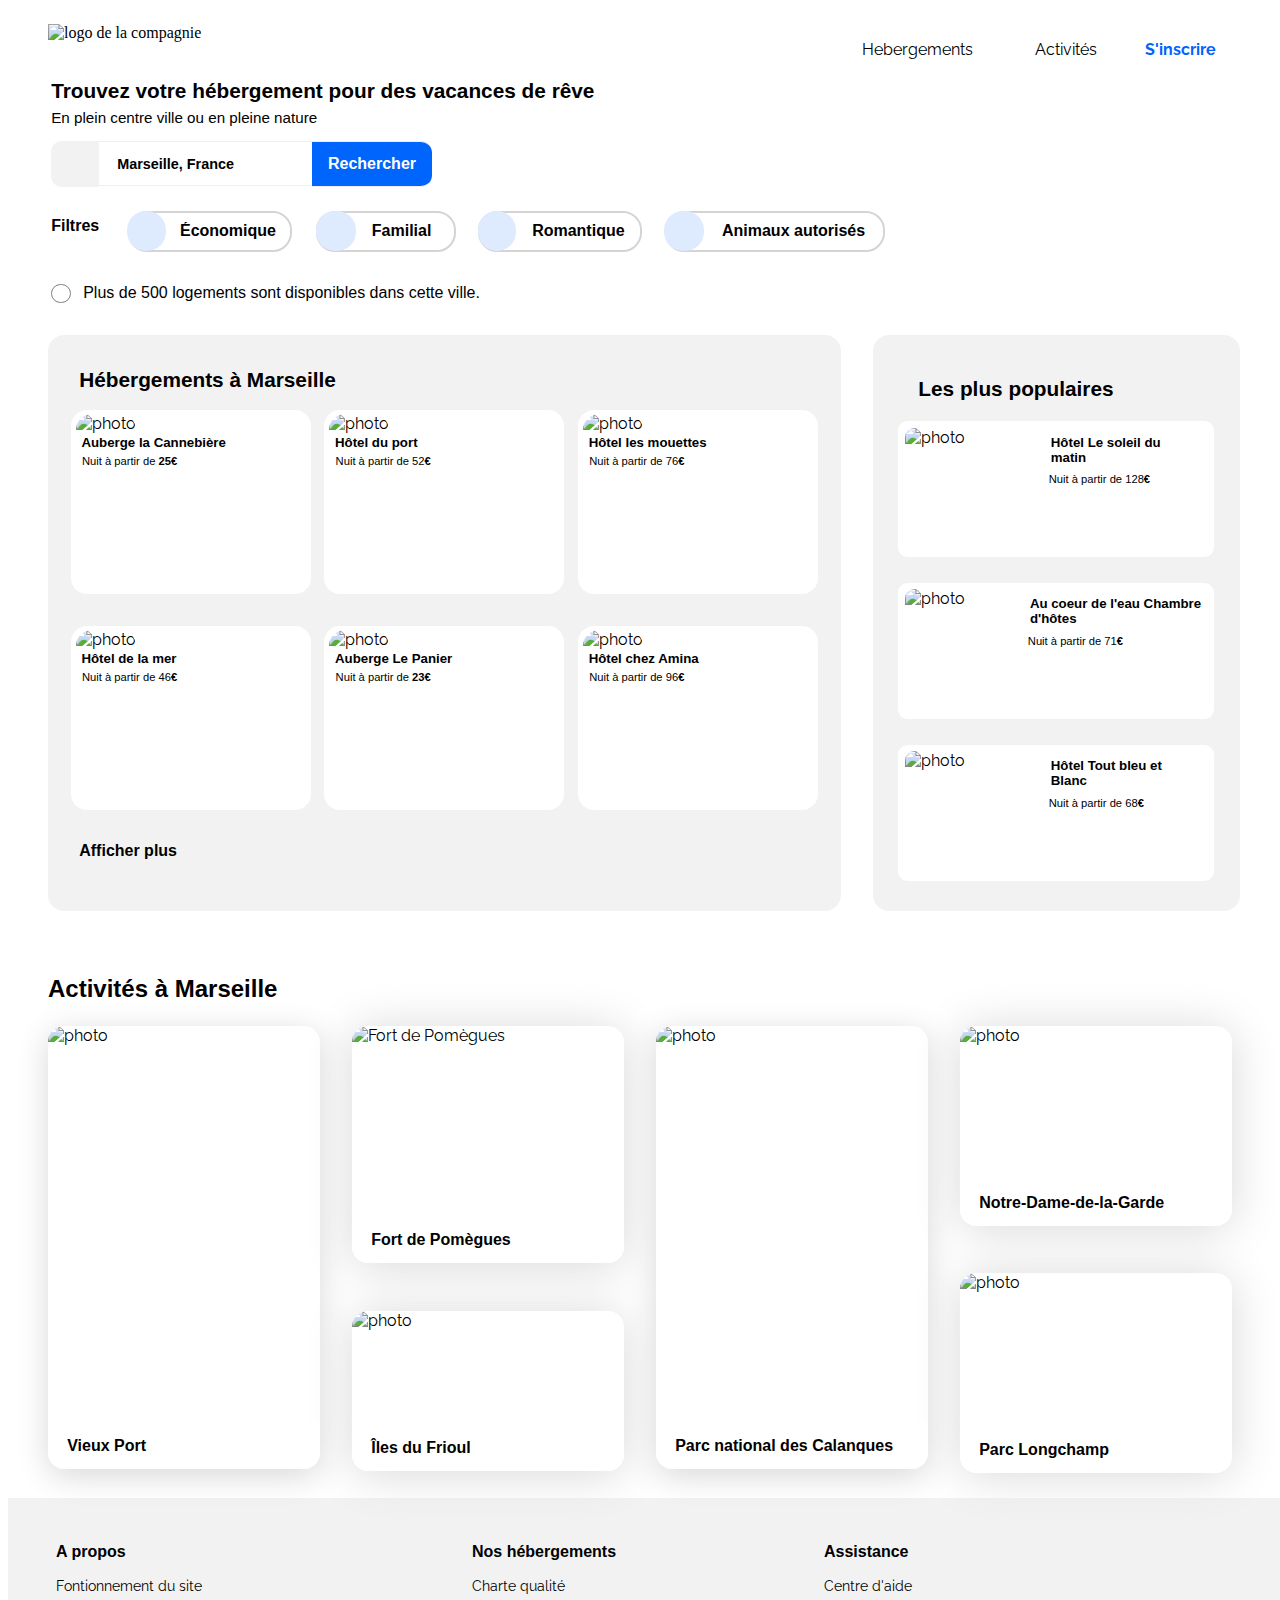
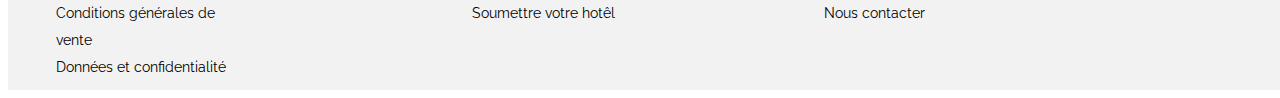
==== index.html @ 63160508 "validation teste de vitesse" ====
<!DOCTYPE html>
<html lang="fr">
	<head>
		<meta charset="UTF-8">
		<link rel="stylesheet" href="style.css">
		<link rel="stylesheet" href="https://use.fontawesome.com/releases/v5.14.0/css/all.css" integrity="sha384-HzLeBuhoNPvSl5KYnjx0BT+WB0QEEqLprO+NBkkk5gbc67FTaL7XIGa2w1L0Xbgc" crossorigin="anonymous">
		<link rel="stylesheet" type="text/css" href="//fonts.googleapis.com/css?family=Raleway" />
		<link rel="stylesheet" type="text/css" href="https://fr.allfont.net/allfont.css?fonts=raleway-bold"  />
		<meta name="viewport" content="width=device-width,initial-scale=1.0">
		<meta name="keywords" content="Hébergement, Acitvités, hébergement réputés"/>
		<meta name="auteur" content="Jérémie THERY"/>
		<meta name="copyright" content="OpenClassrooms"/>

		<title> Reservia </title>
		
	</head>	
	<body>
		<header>
			
			<img class="logo" src="images/logo/Reservia@3x.png" alt="logo de la compagnie"/>
			<a href ="" class="inscription">S'inscrire</a>
			
			<nav>								
				<a href ="#conteneur1" class="position">Hebergements</a>
				<a href ="#conteneur2" class="position">Activités</a>						
			</nav>

								<!--Barre de recherche et filtre-->	

			<div class="titre">					
				<h2> Trouvez votre hébergement pour des vacances de rêve</h2>
				<p>En plein centre ville ou en pleine nature</p>
			</div>

								<!--Recherche de la ville-->

			<div class="recherche_ville">	
				<form class="search">
					<div class="logo-position"><i class="fas fa-map-marker-alt"></i></div>
					<input  type="text" placeholder="    Marseille, France" />
					<input class="btn-recherche"   name="ville" type="submit" value="Rechercher" />
					<div class="bouton"><button type="submit"><i class="fas fa-search"></i></button></div>	
				</form>
			
			</div>		

								<!--Filtre -->

			<div class="recherche_affinee">
				<form class="affinement">	
					<div class="filtre">							
						<div class="texte">						
							<p class="texte1">Filtres</p>
						</div>
						<div class="eco-family">
							<div class="eco">	
								<div class="logo-eco"><i class="fas fa-money-bill-wave"></i></div>
								<input class="texte_eco" type="text" name="économique" placeholder="Économique">								
							</div>											
							<div class="familial">	
								<div class="logo-familial"><i class="fas fa-child"></i></div>
								<input class="texte_familial" type="text" name="Familial" placeholder="Familial">	
							</div>
						</div>
						<div class="romantique">	
							<div class="logo-romantique"><i class="fas fa-heart"></i></div>
							<input class="texte_romantique" type="text" name="Romantique" placeholder="Romantique">	
						</div>
						<div class="animaux">	
							<div class="logo-animaux"><i class="fas fa-dog"></i></div>
							<input class="texte_animaux" type="text" name="Animaux" placeholder="Animaux autorisés">	
						</div>
							<input class="envoi" type="submit">							
					</div>
				</form>
			</div>
			<div class="info_complementaire">
				<div class="logo-info"><i class="fas fa-info"></i></div>
				<p class="texte-info">Plus de 500 logements sont disponibles dans cette ville.</p>
			</div>
		</header>
	
								<!-- Section des hébergements-->	

		<section id="conteneur1"><h6>Hébergement</h6>
			<aside class="logement">
				<h2 class="entete_hebergement">Hébergements à Marseille</h2>
					<div class=bloc>
						<a href="">
							<img  class="img_hebergement" src="images/hebergements/3_medium/marcus-loke-WQJvWU_HZFo-unsplash.jpg" alt="photo"/>				
							<div class="description">
								<h5>Auberge la Cannebière</h5>
								<p>Nuit à partir de <strong>25€</strong></p>
								<p class="satisfaction">									
									<i class="fas fa-star"></i>
									<i class="fas fa-star"></i>
									<i class="fas fa-star"></i>
									<i class="fas fa-star"></i>							
									<i class="fas fa-star"></i>	
								</p>
							</div>
						</a>
					</div>
					
					<div class=bloc>
						<a href="">
							<img class="img_hebergement" src="images/hebergements/3_medium/fred-kleber-gTbaxaVLvsg-unsplash.jpg" alt="photo"/>
							<div class="description">
								<h5>Hôtel du port</h5>
								<p>Nuit à partir de 52<strong>€</strong></p>
								<p>
									<i class="fas fa-star"></i>
									<i class="fas fa-star"></i>
									<i class="fas fa-star"></i>
									<i class="fas fa-star"></i>
									<i class="fas fa-star"></i>
								</p>
							</div>
						</a>
					</div>
								
					<div class=bloc>
						<a href="">
							<img class="img_hebergement" src="images/hebergements/3_medium/reisetopia-B8WIgxA_PFU-unsplash.jpg" alt="photo"/>
							<div class="description">
								<h5>Hôtel les mouettes</h5>
								<p>Nuit à partir de 76<strong>€</strong></p>
								<p class="satisfaction">
									<i class="fas fa-star"></i>
									<i class="fas fa-star"></i>
									<i class="fas fa-star"></i>
									<i class="fas fa-star"></i>
									<i class="fas fa-star"></i>
								</p>
							</div>
						</a>
					</div>

					<div class=bloc>
						<a href="">
							<img class="img_hebergement" src="images/hebergements/3_medium/annie-spratt-Eg1qcIitAuA-unsplash.jpg" alt="photo"/>
							<div class="description">
								<h5>Hôtel de la mer</h5>
								<p>Nuit à partir de 46<strong>€</strong></p>
								<p class="satisfaction_1">
									<i class="fas fa-star"></i>
									<i class="fas fa-star"></i>
									<i class="fas fa-star"></i>
									<i class="fas fa-star"></i>
									<i class="fas fa-star"></i>
								</p>
							</div>
						</a>
					</div>

					<div class=bloc>
						<a href="">
							<img class="img_hebergement" src="images/hebergements/3_medium/nicate-lee-kT-ZyaiwBe0-unsplash.jpg" alt="photo"/>
							<div class="description">
								<h5>Auberge Le Panier</h5>
								<p>Nuit à partir de <strong>23€</strong></p>
								<p class="satisfaction">
									<i class="fas fa-star"></i>
									<i class="fas fa-star"></i>
									<i class="fas fa-star"></i>
									<i class="fas fa-star"></i>
									<i class="fas fa-star"></i>
								</p>
							</div>
						</a>
					</div>

					<div class=bloc>
						<a href="">
							<img class="img_hebergement" src="images/hebergements/3_medium/febrian-zakaria-M6S1WvfW68A-unsplash.jpg" alt="photo"/>
							<div class="description">
								<h5>Hôtel chez Amina</h5>
								<p>Nuit à partir de 96<strong>€</strong></p>
								<p>
									<i class="fas fa-star"></i>
									<i class="fas fa-star"></i>
									<i class="fas fa-star"></i>
									<i class="fas fa-star"></i>
									<i class="fas fa-star"></i>
								</p>
							</div>
						</a>
					</div>

				<a href="" class="pied_hebergement">Afficher plus</a>
			</aside>
					
			
								<!--Section des plus populaires-->

			<aside class="populaire">
				<p class="entete_populaire">Les plus populaires  <i class="fas fa-chart-line"></i></p>
				<a href="">
					<div class=element>
						<img class="img_populaire" src="images/hebergements/3_medium/emile-guillemot-Bj_rcSC5XfE-unsplash.jpg" alt="photo"/>
						<div class="description">
							<h5>Hôtel Le soleil du <br> matin   </h5>
							<p>Nuit à partir de 128<strong>€</strong></p>
						<br>
							<p>
								<i class="fas fa-star"></i>
								<i class="fas fa-star"></i>
								<i class="fas fa-star"></i>
								<i class="fas fa-star"></i>
								<i class="fas fa-star"></i>
							</p>
						</div>
					</div>
				</a>

				<a href="">
					<div class=element>						
						<img class="img_populaire" src="images/hebergements/3_medium/aw-creative-VGs8z60yT2c-unsplash.jpg" alt="photo"/>
						<div class="description">
							<h5>Au coeur de l'eau Chambre d'hôtes</h5>
							<p>Nuit à partir de 71<strong>€</strong></p>
							<br>							
							<p class="satisfaction">
								<i class="fas fa-star"></i>
								<i class="fas fa-star"></i>
								<i class="fas fa-star"></i>
								<i class="fas fa-star"></i>
								<i class="fas fa-star"></i>
							</p>
						</div>							
					</div>
				</a>
				
				<a href="">
					<div class=element >
						<img class="img_populaire" src="images/hebergements/3_medium/febrian-zakaria-sjvU0THccQA-unsplash.jpg" alt="photo"/>
						<div class="description">
							<h5>Hôtel Tout bleu et <br>Blanc</h5>
							<p>Nuit à partir de 68<strong>€</strong></p>
							<br>
							<p class="satisfaction">
								<i class="fas fa-star"></i>
								<i class="fas fa-star"></i>
								<i class="fas fa-star"></i>
								<i class="fas fa-star"></i>
								<i class="fas fa-star"></i>
							</p>
						</div>
					</div>
				</a>
			</aside>				
		</section>

								<!--Section des activités-->
								
		<div class="zone_activity">
			<h2 class="entete_activites">Activités à Marseille</h2>
		</div>	

		<section id="conteneur2">
			<h6>activités</h6>
			<aside class="box ">			
				<div class="element_1 ">
					<a href="">
						<div>
							<img class="img_activites" src="images/activites/3_medium/reno-laithienne-QUgJhdY5Fyk-unsplash.jpg" alt="photo"/>
						</div>
						<div class="titre_activites">
							<h5>Vieux Port</h5>
						</div>
					</a>
				</div>
			</aside>

			<aside class="box">
				<div class="element_2 ">
					<a href="">
						<div>
							<img class="img_activites2" src="images/activites/3_medium/paul-hermann-QFTrLdQIRhI-unsplash.jpg" alt="Fort de Pomègues"/>
						</div>
						<div class="titre_activites2">
							<h5>Fort de Pomègues</h5>
						</div>
					</a>
				</div>
				<div class="element_3 ">
					<a href="">
						<div>
							<img class="img_activites3" src="images/activites/3_medium/kevin-hikari-rV_Qd1l-VXg-unsplash.jpg" alt="photo"/>					
						</div>
						<div class="titre_activites3">
							<h5>Îles du Frioul</h5>
						</div>	
					</a>
				</div>
			</aside>

			<aside class="box">	
				<div class="element_4 ">
					<a href="">
						<div>
							<img class="img_activites" src="images/activites/3_medium/kilyan-sockalingum-NR8-cBCN3aI-unsplash.jpg" alt="photo"/>
						</div>
						<div class="titre_activites">
							<h5>Parc national des Calanques</h5>
						</div>
					</a>
				</div>
			</aside>

			<aside class="box ">
				<div class="element_5 ">
					<a href="">
						<div>
							<img class="img_activites5" src="images/activites/3_medium/florian-wehde-xW9e8gdotxI-unsplash.jpg" alt="photo"/>
						</div>
						<div class="titre_activites5">
							<h5>Notre-Dame-de-la-Garde</h5>
						</div>
					</a>
				</div>

				<div class="element_6 ">
					<a href="">
						<div>
							<img class="img_activites5" src="images/activites/3_medium/lena-paulin-wH2-EJoDcV0-unsplash.jpg" alt="photo"/>
						</div>
						<div class="titre_activites5">
							<h5>Parc Longchamp</h5>
						</div>
					</a>
				</div>
			</aside>
		</section>

								<!--pied de page-->					
		<footer>		
			<div class="propos">
				<h4> A propos</h4>
					<a href="">Fontionnement du site</a><br>
					<a href="">Conditions générales de vente</a><br>
					<a href="">Données et confidentialité</a>
			</div>

			<div class="nos_hebergements">
				<h4>Nos hébergements</h4>
					<a href="">Charte qualité</a><br>
					<a href="">Soumettre votre hotêl</a>
			</div>

			<div class="assistance">
				<h4> Assistance</h4>
					<a href="">Centre d'aide</a><br>
					<a href="">Nous contacter</a>
			</div>
		</footer>
	</body>
</html>
---- style.css ----
/* structure de page partie pc*/

    body{
    width:100%; 
    }

    .logo{
    width: 6em;
    height: 2.4em;
    margin:1em 0em 2em 1em;
    }
    
    nav {
        float:right;
        margin-top:2em; 
    }

    .inscription{
        float:right;  
        margin:2em 6em 0em 1.2em;
        color:#0065FC;
        font-weight:bold;
    }

/*ancre*/

    nav a{
        margin-top:0em;
        padding: 0em 0.6em 0em 0.6em;
        color:black;
        font-size:1em;  
    }

    nav a:hover{
        color:#0065FC;
        padding:2.3em 0.6em  0em 0.6em;
        margin-right:1.2em;
        border-top:2px solid;
        font-weight: bold;
    }

    .position{
        margin-left:1.2em;
        margin-right:1.2em;
    }

    .titre, .recherche_ville,  .recherche_affinee, .info_complementaire{
        margin-left:1.2em;
    }

/*police de caractère*/ 

    p,li,h2, h4,h5, .pied_hebergement{
        font-family: 'Raleway Bold',arial;
        color:black;
    }

    a{
        font-family:'Raleway';
        color:black;
    }
    

    .titre h2{
        font-size:1.3em;
       line-height: 0em;
    }
    .titre p, .texte-info{
        font-size:0.95em;
    }

 /* BARRE DE RECHERCHE POSITION*/
        
    .search { 
        width:28em;
        height:2.9em;
        margin-bottom:1.5em;
     }
        
    .search .logo-position {
        display:block;
        background:#F2F2F2;
        width:3em;
        height:2.9em;
        float:left;
        border-top-left-radius: 0.7em;
        border-bottom-left-radius: 0.7em;
     }
    
    .logo-position .fas  {
        margin-left: 1.2em;
        margin-top:1em; 
        font-size:0.95em; 
     }

    .search .btn-recherche {   
        display:block;
        background:#0065FC;
        font-size:1em;
        font-weight: bold;
        width:7.5em;
        height:2.9em;
        border-top-right-radius: 0.7em;
        border-bottom-right-radius: 0.7em;
    }

    .btn-recherche{
        color:white;  
    }

    .search button {
        display:none;
        background:#0065FC;
        width:3em;
        height:3.2em;
        border-radius: 1em;
        border:0;
        outline:0;
    }

    .bouton .fas{
        font-size:1em;
        color:white;
    }
        
    .search input {  
        outline:0;
        border:0;
        border-top:0.1px solid rgb(240, 239, 239);
        border-bottom:0.1px solid rgb(240, 239, 239);
     }
        
    .search input[type=text] {
        float:left;
        font-size:0.9em;
        height:2.9em;
        width:14.5em;
        line-height:1.5em;
        font-weight: bold; 
    }

    input::placeholder{
        color:black;
    }
    
    
/*====================== filtres======================*/
    
 /*onglet*/
    header{
        width:100%;
        margin-left:1.5em
    }
    
    .filtre{
        width:auto;
        display:flex;
        margin-top:1em;
        margin-bottom:1em;
    }

    .texte{
        font-weight: bold;
        font-size:1em;
        height:1.44em;
    }

    .texte1{
        margin-top:0.4em;
        margin-right:1.2em;
    }
    
    .eco, .famillial, .romantique, .animaux {
        display:flex;
        height:2em;
        margin-left:1.2em;
    }
    
    .envoi{   
        display:none;
    }
  
    input:hover{
        background-color:#999;
        opacity:0.1;
    }

    .eco input[type=text] ,.familial input[type=text],.romantique input[type=text],.animaux input[type=text]{
        font-family:'Raleway Bold',arial ;
        font-weight: bolder;
        font-size: 1em;
        outline:0;
    }
    
/*Onglet economique*/

    .eco-family{
        display:flex;
    }

    .eco {
        width:10em;
        height:2.3em;
        border: solid 0.13em  rgb(213, 211, 211);
        border-radius:1.2em;
        margin-left:0.6em;
        margin-right:0.3em;
    }
      
    .logo-eco { 
        background:#DEEBFF;
        width:2.5em;
        height:2.5em;
        float:left;
        margin-top:-0.1em;
        margin-left:-0.2em;
        border-radius: 1.2em; 
    }
            
    .logo-eco .fas {
        font-size:0.8em;
        margin-left:0.8em;
        margin-top:1em;       
        color:#0065FC;        
    }
    
    .texte_eco {
        width:7.5em;         
        height:2.1em;
        border-top-right-radius:1.2em;
        border-bottom-right-radius:1.2em;
        border:0;
        text-align:center;
    }
        
 /* Onglet famille*/
    
    .familial {
        display:flex;
        flex-wrap:wrap;
        width:8.5em;
        height:2.3em;
        border: solid 0.13em  rgb(213, 211, 211);
        border-radius:1.2em;
        margin-left:1.2em;
        margin-right:0.6em;
    }
    
    .logo-familial {    
        background:#DEEBFF;
        width:2.5em;
        height:2.5em;
        float:left;
        margin-top:-0.13em;
        margin-left:-0.15em;
        border-radius:1.2em;
        border-bottom-left-radius:1.2em;
     }
    
     .logo-familial .fas  {
        font-size:1.05em;
        margin-left:0.8em;
        margin-top:0.6em;       
        color:#0065FC;        
    }
    
    .texte_familial {  
        width:5.5em;
        height:2.1em;
        border-top-right-radius:1.2em;
        border-bottom-right-radius:1.2em;
        border:0;
        text-align:center;        
    } 
  

/* Onglet Romantique*/
            
    .romantique {
        width:10em;
        height:2.3em;
        border: solid 0.13em  rgb(213, 211, 211);
        border-radius:1.2em;
        margin-left:0.8em;
        margin-right:0.8em;
        padding-left:0em;
    }
           
    .logo-romantique {  
        background:#DEEBFF;
        width:2.5em;
        height:2.5em;
        margin-top:-0.1em;
        margin-left:-0.15em;
        border-radius:1.2em;
        border-bottom-left-radius:1.2em;
    }
          
    .logo-romantique .fas  {
        font-size:1em;
        margin-left:0.7em;
        margin-top:0.7em;       
        color:#0065FC;        
    }
         
    .texte_romantique {
        width:7.5em;
        height:2.1em;
        border-top-right-radius:1.2em;
        border-bottom-right-radius:1.2em;
        border:0;
        text-align:center;
    }
    
/* Onglet Animaux*/
            
    .animaux{
        width:13.5em;
        height:2.3em;
        border: solid 0.13em  rgb(213, 211, 211);
        border-radius:1.2em;
        margin-left:0.6em;
        margin-right:0.6em;
     }
    
    .logo-animaux {
        background:#DEEBFF;
        width:2.5em;
        height:2.5em;
        margin-top:-0.1em;
        margin-left:-0.15em;
        border-radius:1.2em;
        border-bottom-left-radius:1.2em;
    }
    
    .logo-animaux .fas {  
        font-size:1em;
        margin-left:0.7em;
        margin-top:0.5em;       
        color:#0065FC;        
    }
    
    .texte_animaux {
        width:10.9em;
        height:2.1em;
        border-top-right-radius:1.2em;
        border-bottom-right-radius:1.2em;
        border:0;
        text-align:center;
    }

 /* barre info sur les disponibilitées*/

    .logo-info{
        border: solid 0.06em  grey;
        width:1.1em;
        height:1.1em;
        border-radius:0.6em;
        float:left;   
    }

    .info_complementaire {
        display:flex;
        flex-wrap:wrap;
        position:relative;
        margin-top:2em;
        margin-bottom:2em;
        width:100%;
        height:1.2em;  
    }
         
    .logo-info i {
        position:absolute;
        color: #0065FC;
        font-size:0.6em;
        margin-left:0.7em;
        margin-top:0.4em;
        vertical-align: super;        
    }

    .texte-info{
        position:absolute;
        margin-top:0em;
        margin-left:2em;
        font-size:1em;
    }

/*====================== zone hebergement======================*/
            
    a {
        text-decoration: none;  
    }

    #conteneur1 h5, #conteneur2 h5{
        color:black;
    }
    
    #conteneur1{
        display:flex;
        height:30em;
        margin-left:2.5em;
        margin-right:3em;
        border-radius:1em;    
    }    

    .entete_hebergement{ 
        width:96%;
        font-weight:bold;
        font-size:1.3em;
    }

    .pied_hebergement{  
        width:96%;
        font-weight:bold;
        font-size:1em;
        list-style-type: none;
        margin-top:0em;
    }
    
    .logement{
        display:flex;
        flex-wrap:wrap;
        align-content:start;
        justify-content:space-around;
        background:#F2F2F2;
        width:65%;
        height:35em;
        border-radius:1em;
        margin-right:2em;
        padding:1em 1em 0em 1em ;
    }  
    
    .bloc{
        background:white;
        width:15em;
        height:11.5em;
        border-radius:1em;
        margin-bottom:2em
    } 

    .bloc_image{
        width:100%;
    }
    
    .img_hebergement{
        width:96%;
        height:60%;
        object-fit: cover;
        margin-left:0.3em;
        margin-top: 0.3em;
        border-top-left-radius:1em;
        border-top-right-radius:1em;    
    }

    .description{
        margin-left:0;
    }
    
    .description i{
        width:0.7em; 
        font-size:1em;
        margin-left:0em;
        color:#0065FC;
        margin-right:0.2em;
    }
    
    .description p{
        line-height:1.5em;
        font-size:0.7em;
        margin:0em;
        margin-left:1em;
        margin-bottom:0.3em;
    }

    .bloc h5{
        margin:0.5em 0em 0.5em 0.8em;
        font-family: 'Raleway Bold',arial;
        line-height: 0.5em;
    }
    
   .satisfaction i:nth-child(5) {
     color:#F2F2F2;
    }

    .satisfaction_1 i:nth-child(n+4){
        color:#F2F2F2;
    }

/* zone populaire*/
    

    .populaire{
        display:flex;
        flex-direction:column;  
        background:#F2F2F2;
        width:30%;
        height:36em;
        border-radius:1em;
        padding-left:0.5em;
        padding-right:0.5em;
    }
    
    .entete_populaire{
        margin:2em 0em 1em 1.8em;
        font-weight:bold;
        font-size:1.3em;
    }
    
    .entete_populaire i{
        float:right;
        margin-right:0.6em;
    }
    
    .element {
        display:flex;
        background:white;
        width:90%;
        height:8.5em;
        border-radius:0.6em;
        margin:auto;  
        margin-bottom:1.6em; 
    } 
    
    .img_populaire{
        width:42%;
        height:7.5em;
        object-fit: cover;
        margin-left:0.4em;
        margin-top:0.4em;
        border-top-left-radius:0.6em ;
        border-bottom-left-radius:0.6em; 
    }

   .element h5{
       margin:1em 0em 0.5em 1em;
       white-space: normal;
   }

   .element i {
       margin-top:2em;
   }
    

/*====================== zone activités ======================*/

    #conteneur2{
        display:flex;
        justify-content: space-between;
        height:27.7em;
        margin:1em 2em 0em 0em;
        padding:0em 1.5em 0em 1em;
    }

    .zone_activity{
        width:100%;
        height:1.2em;  
        margin:10em 0em 2em 2.5em;  
        position:relative;
    }

    h6{
        display:none;
    }

    .box{  
        width:17em;
        height:27.7em;
        padding:0em;
        margin-left:1.5em; 
    }
    
    .element_1, .element_4{
        width:17em;
        background:white;
        height:27.7em;
        position:relative;
        border-radius:1em;
        box-shadow: 0em 0.4em 2em rgb(216, 216, 216); 
        margin-left: auto;
        margin-right: auto;
    }  
    
    .img_activites{
        width:100%;
        height:100%;
        object-fit: cover;
        position:absolute;
        border-radius:1em;
        z-index:1;
    }

    .titre_activites{
        background:white;
        width:100%; 
        height:3em;
        position:absolute;
        margin-top:24.7em; 
        font-size:100%;
        border-bottom-left-radius: 1em;
        border-bottom-right-radius: 1em;
        z-index:2;
    }
    
    .element_2{
        background:white;
        height:14.8em;
        position:relative;
        border-radius:1em;
        margin-bottom:3em; 
        box-shadow: 0em 0.2em 3em rgb(216, 216, 216); 
    }
    
    .img_activites2{
        width:100%;
        height: 100%;
        object-fit: cover;
        position:absolute;
        border-radius:1em;
        z-index:1;
    }

    .titre_activites2{
        background:white;
        width:100%; 
        height:3em; 
        font-size:100%;
        position:absolute;
        margin-top:11.8em; 
        border-bottom-left-radius: 1em;
        border-bottom-right-radius: 1em;
        z-index:2;
     }
    
    .element_3{
        background:white;
        border-radius:1em;
        position:relative;
        height:10em;
        box-shadow: 0em 0.2em 3em rgb(216, 216, 216); 
    }
    
    .img_activites3{
        width:100%;
        height: 100%;
        object-fit: cover;
        position:absolute;
        border-radius:1em;
        z-index:1;
    }
   
    .titre_activites3{
        width:100%; 
        height:3em;
        position:absolute;
        margin-top:7em;  
        font-size:100%;
        background:white;
        border-bottom-left-radius: 1em;
        border-bottom-right-radius: 1em;
        z-index:2;
    }

    .element_5, .element_6{
        height:12.4em;
        position:relative;
        border-radius:1em;
        margin-bottom:3em;  
        box-shadow: 0em 0.2em 3em rgb(216, 216, 216); 
    }
    
    .img_activites5{
        width:100%;
        height:100%;
        position:absolute;
        margin:0em;
        border-radius:1em;
    }

    .titre_activites5{
        background:white;
        width:100%; 
        height:3em;
        position:absolute;
        margin-top:9.5em;  
        font-size:100%;
        border-bottom-left-radius: 1em;
        border-bottom-right-radius: 1em;
        z-index:2;
    }
       
   .box h5{
        margin-top:1em;
        margin-left:1.2em;
        font-size:1em;
        font-family:'Raleway Bold', arial;
    }
    

    /*====================== pied de page ======================*/

    footer{
        width:100%;
        display:flex;
        height:10em;
        background:#F2F2F2;
        margin-top:1.8em;
        padding-top:2em;
    }
    
    .propos{
        width:15%;
        height:9em;
        margin:0em 12em 0em 3em;
        line-height: 0em;
        text-align:left;
    }

    .nos_hebergements{ 
        width:15%;
        height:9em;
        margin:0em 10em 0em 2em;
        line-height: 0em;
        text-align:left;
    }

    .assistance{
        width:15%;
        height:9em;
        line-height: 0em;
        text-align:left;
    }
    
    .propos a, .nos_hebergements a, .assistance a{
        font-family:Raleway;
        font-size: 0.85em;
        list-style-type: none;
        margin-bottom:1em;
        line-height: 2em;
    }


/*====================== mode responsive ======================*/

        /* mobile entre 320 et 600px soit 36em=600px*/
        /* tablette entre 600 et 1024px soit 63em=1024*/
        /* pc et autre au dela de 1024*/
 
@media screen and (max-width:63em){

    body{
        margin-left:0em;
        margin-right:0em;
    }
  
/*header*/  

    header{
        flex-direction:column;
        width:auto;
        margin-left:1em;
        margin-right:auto;
    }

    .inscription{
        width:auto;
        margin-left:auto;
        margin-right:1em;
    }

/*ancre*/
    
    nav{
        width:auto;
        flex-direction:column; 
        margin:1.5em 0em 0em 0em;
        float:none;
        text-align: center;
    }

    nav a {   
        width:auto;          
        flex-direction:column;
        margin: auto;
        border-bottom: 2px solid #F2F2F2;
        padding:0em 2.8em 0.8em 2em;
    }

    nav a:hover{
        color:#0065FC;
        padding:0em 2.8em  0.8em 2em;
        border-bottom:2px solid;
        border-top:none;
    }

    .position{
        width:auto;
        margin-left:0em;
        margin-right:0em;  
    }

    .position:hover{
        width:auto;
        margin-left:0em;
        margin-right:0em;  
    }

/* barre de recherche*/

    .search{
        margin-top:2em;
    }

    .search .btn-recherche{
        display:none;
    }

    .search button{
        display:block;
    }

    .titre h2{
       line-height: 1em;
    }

/*filtre*/               
            
    .titre{
        width:auto;
        margin-top:2em;
        text-align:left;
    }

    .filtre{ 
        width:auto;              
        display:flex;           
        flex-direction:column;    
        margin-left:0em;
        margin-right:0em;       
    }

    .recherche_affinee{
        margin-left:0em;
        margin-right:0em;
     }

   .eco-family, .romantique{
        margin-bottom:0.8em;
    }

    .texte_familial {  
        width:5em;
    }

    .texte{
        margin-bottom:1em;
    }
  
    .info_complementaire{
    margin-top:2em;
    margin-left:0.5em;
    font-size:1em;
    }

/* hebergement*/


    #conteneur1{
        width:100%;
        margin-top:10em;
        flex-direction: column-reverse;  
        margin-left:0em;  
        margin-right:0em;
    }

    .entete_hebergement, .pied_hebergement{  
        margin-left:auto;
        margin-right:auto;
    }

    .pied_hebergement{
        margin-left:1.5em;
        margin-top:1.5em;
    }

    .populaire {      
        background:#F2F2F2;
        width:24em;
        height:38em;
        margin-left:auto;
        margin-right:auto;
        margin-top:0em;   
        border-radius:0em;         
    }

    .logement{
        width:23em;
        height:0em;
        background:white;
        margin-top:0em; 
        margin-left:auto;
        margin-right:auto;  
        border-radius:0em;  
    }

    .bloc{
        width:100%;
        height:11em;
        margin:0.6em 1em 0.2em 1em;
        box-shadow: 0em 0.2em 3em rgb(216, 216, 216); 
    }


/*activites*/

    .zone_activity{
        width:100%;
        margin:80em 0em 1em 0em;
    }

    .entete_activites{
        width:12em;
        margin-left:auto;
        margin-right: auto;  
    }

    #conteneur2{
        width:100%;   
        border-radius: 5em;
        display:flex;
        flex-direction: column;
        padding:0em ;
    }

    .element_1, .element_2 , .element_3, .element_4, .element_5, .element_6{
        width:20em;
        height:12em;   
        margin-top:1.2em;     
        margin-left: auto;
        margin-right:auto;
    }

    .img_activites{
        width:100%;
        height:100%;
        border-top-left-radius: 0.6em;
        border-top-right-radius: 0.6em;    
    }

    .titre_activites, .titre_activites2, .titre_activites3, .titre_activites5{
        margin-top:9em;
    }

    .element_4{
        margin-top:1.8em;
        margin-bottom:0.5em;
    }
      
 /*pied de page*/


    footer{
        width:22em;
        height:28em;
        flex-direction:column;
        margin-top:57em;
        margin-left:auto; 
        margin-right:auto;
        border-radius:0em;   
    }

    .propos, .nos_hebergements, .assistance{
        width:18em;
        margin-bottom:2em;
        margin-left:3em;
    }    
}
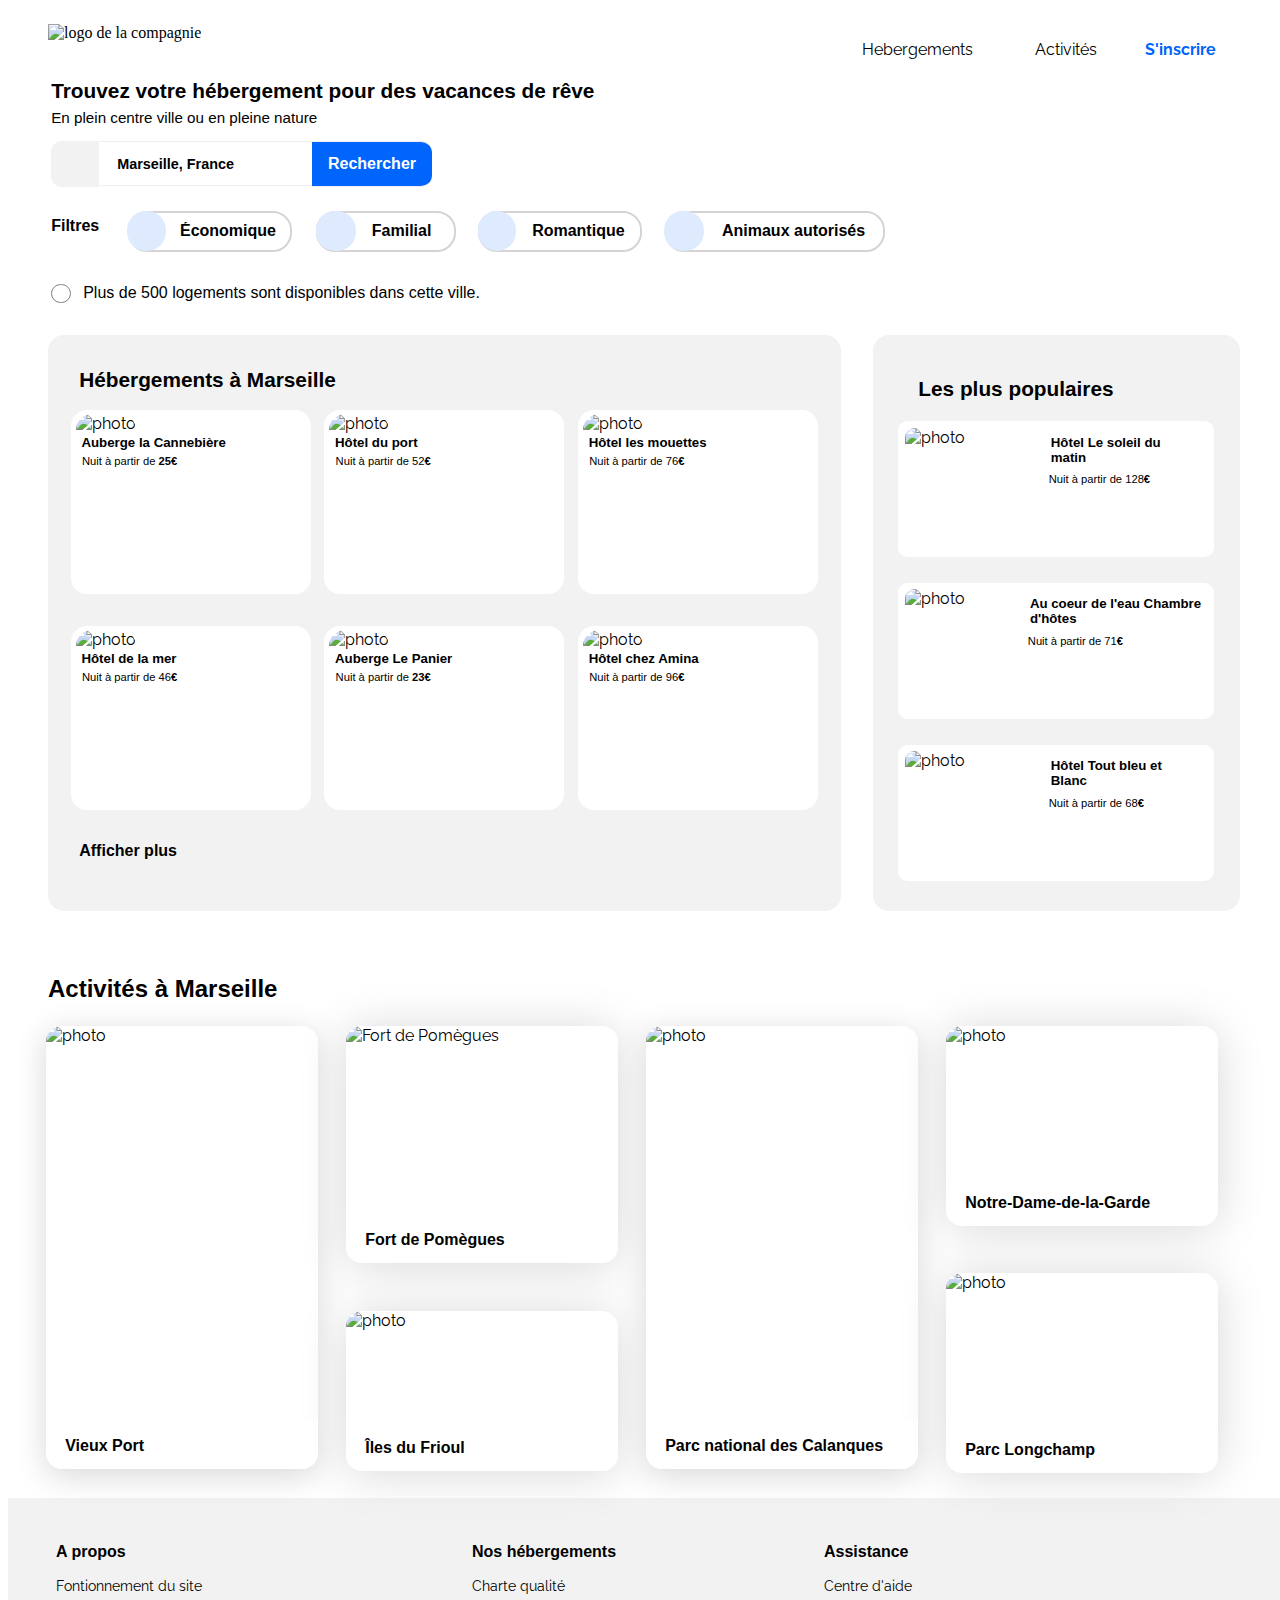
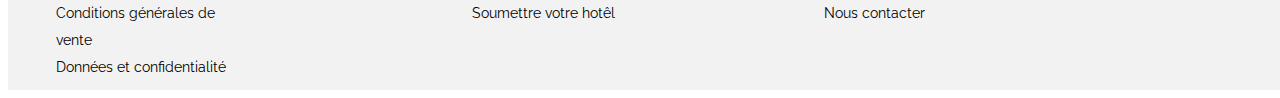
==== commit 8552c066: "sauvegarde du week-end" ====
--- a/index.html
+++ b/index.html
@@ -82,7 +82,7 @@
 	
 								<!-- Section des hébergements-->	
 
-		<section id="conteneur1"><h6>Hébergement</h6>
+		<section id="conteneur1">
 			<aside class="logement">
 				<h2 class="entete_hebergement">Hébergements à Marseille</h2>
 					<div class=bloc>
@@ -258,9 +258,8 @@
 		</div>	
 
 		<section id="conteneur2">
-			<h6>activités</h6>
 			<aside class="box ">			
-				<div class="element_1 ">
+				<div class="element_1">
 					<a href="">
 						<div>
 							<img class="img_activites" src="images/activites/3_medium/reno-laithienne-QUgJhdY5Fyk-unsplash.jpg" alt="photo"/>
--- a/style.css
+++ b/style.css
@@ -548,7 +548,7 @@
         justify-content: space-between;
         height:27.7em;
         margin:1em 2em 0em 0em;
-        padding:0em 1.5em 0em 1em;
+        padding:0em 1.5em 0em 1.5em;
     }
 
     .zone_activity{
@@ -556,17 +556,14 @@
         height:1.2em;  
         margin:10em 0em 2em 2.5em;  
         position:relative;
-    }
-
-    h6{
-        display:none;
     }
 
     .box{  
         width:17em;
         height:27.7em;
         padding:0em;
-        margin-left:1.5em; 
+        margin-left: auto;
+        margin-right: auto;
     }
     
     .element_1, .element_4{
@@ -884,7 +881,7 @@
 
     .populaire {      
         background:#F2F2F2;
-        width:24em;
+        width:21em;
         height:38em;
         margin-left:auto;
         margin-right:auto;
@@ -893,7 +890,7 @@
     }
 
     .logement{
-        width:23em;
+        width:20em;
         height:0em;
         background:white;
         margin-top:0em; 
@@ -928,11 +925,19 @@
         border-radius: 5em;
         display:flex;
         flex-direction: column;
-        padding:0em ;
-    }
-
+        padding:0;
+        margin-left:auto;
+        margin-left:auto;
+    }
+    
+    .box{
+        width:18em;
+        height:27.7em;
+        margin-left:auto;
+        margin-left:auto;
+    }
     .element_1, .element_2 , .element_3, .element_4, .element_5, .element_6{
-        width:20em;
+        width:18em;
         height:12em;   
         margin-top:1.2em;     
         margin-left: auto;
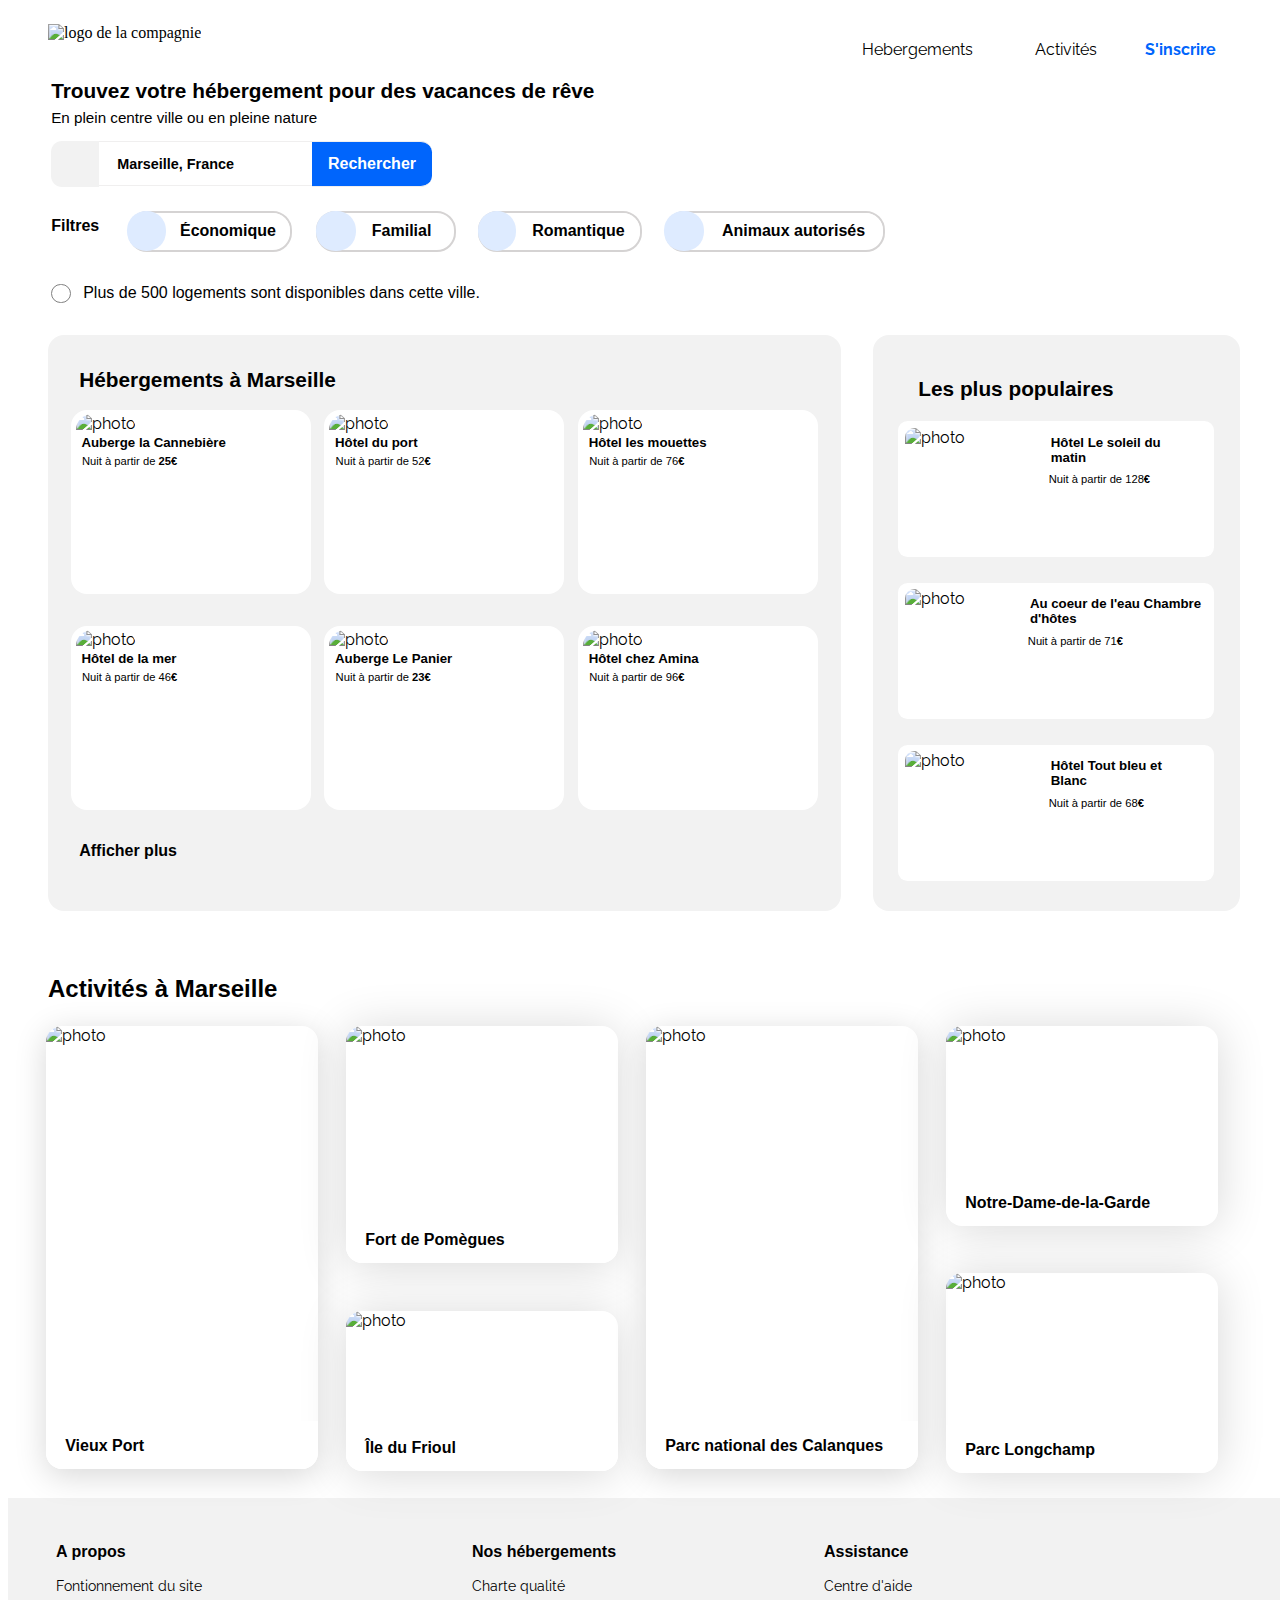
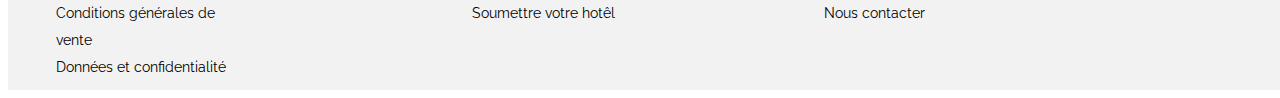
==== commit 76b43684: "modification bloc activites" ====
--- a/index.html
+++ b/index.html
@@ -10,9 +10,7 @@
 		<meta name="keywords" content="Hébergement, Acitvités, hébergement réputés"/>
 		<meta name="auteur" content="Jérémie THERY"/>
 		<meta name="copyright" content="OpenClassrooms"/>
-
-		<title> Reservia </title>
-		
+		<title> Reservia </title>		
 	</head>	
 	<body>
 		<header>
@@ -40,8 +38,7 @@
 					<input  type="text" placeholder="    Marseille, France" />
 					<input class="btn-recherche"   name="ville" type="submit" value="Rechercher" />
 					<div class="bouton"><button type="submit"><i class="fas fa-search"></i></button></div>	
-				</form>
-			
+				</form>			
 			</div>		
 
 								<!--Filtre -->
@@ -70,7 +67,7 @@
 							<div class="logo-animaux"><i class="fas fa-dog"></i></div>
 							<input class="texte_animaux" type="text" name="Animaux" placeholder="Animaux autorisés">	
 						</div>
-							<input class="envoi" type="submit">							
+						<input class="envoi" type="submit">							
 					</div>
 				</form>
 			</div>
@@ -85,7 +82,7 @@
 		<section id="conteneur1">
 			<aside class="logement">
 				<h2 class="entete_hebergement">Hébergements à Marseille</h2>
-					<div class=bloc>
+					<div class="bloc">
 						<a href="">
 							<img  class="img_hebergement" src="images/hebergements/3_medium/marcus-loke-WQJvWU_HZFo-unsplash.jpg" alt="photo"/>				
 							<div class="description">
@@ -102,7 +99,7 @@
 						</a>
 					</div>
 					
-					<div class=bloc>
+					<div class="bloc">
 						<a href="">
 							<img class="img_hebergement" src="images/hebergements/3_medium/fred-kleber-gTbaxaVLvsg-unsplash.jpg" alt="photo"/>
 							<div class="description">
@@ -119,7 +116,7 @@
 						</a>
 					</div>
 								
-					<div class=bloc>
+					<div class="bloc">
 						<a href="">
 							<img class="img_hebergement" src="images/hebergements/3_medium/reisetopia-B8WIgxA_PFU-unsplash.jpg" alt="photo"/>
 							<div class="description">
@@ -136,7 +133,7 @@
 						</a>
 					</div>
 
-					<div class=bloc>
+					<div class="bloc">
 						<a href="">
 							<img class="img_hebergement" src="images/hebergements/3_medium/annie-spratt-Eg1qcIitAuA-unsplash.jpg" alt="photo"/>
 							<div class="description">
@@ -153,7 +150,7 @@
 						</a>
 					</div>
 
-					<div class=bloc>
+					<div class="bloc">
 						<a href="">
 							<img class="img_hebergement" src="images/hebergements/3_medium/nicate-lee-kT-ZyaiwBe0-unsplash.jpg" alt="photo"/>
 							<div class="description">
@@ -170,7 +167,7 @@
 						</a>
 					</div>
 
-					<div class=bloc>
+					<div class="bloc">
 						<a href="">
 							<img class="img_hebergement" src="images/hebergements/3_medium/febrian-zakaria-M6S1WvfW68A-unsplash.jpg" alt="photo"/>
 							<div class="description">
@@ -196,12 +193,12 @@
 			<aside class="populaire">
 				<p class="entete_populaire">Les plus populaires  <i class="fas fa-chart-line"></i></p>
 				<a href="">
-					<div class=element>
+					<div class="element">
 						<img class="img_populaire" src="images/hebergements/3_medium/emile-guillemot-Bj_rcSC5XfE-unsplash.jpg" alt="photo"/>
 						<div class="description">
 							<h5>Hôtel Le soleil du <br> matin   </h5>
 							<p>Nuit à partir de 128<strong>€</strong></p>
-						<br>
+							<br>
 							<p>
 								<i class="fas fa-star"></i>
 								<i class="fas fa-star"></i>
@@ -214,7 +211,7 @@
 				</a>
 
 				<a href="">
-					<div class=element>						
+					<div class="element">						
 						<img class="img_populaire" src="images/hebergements/3_medium/aw-creative-VGs8z60yT2c-unsplash.jpg" alt="photo"/>
 						<div class="description">
 							<h5>Au coeur de l'eau Chambre d'hôtes</h5>
@@ -232,7 +229,7 @@
 				</a>
 				
 				<a href="">
-					<div class=element >
+					<div class="element">
 						<img class="img_populaire" src="images/hebergements/3_medium/febrian-zakaria-sjvU0THccQA-unsplash.jpg" alt="photo"/>
 						<div class="description">
 							<h5>Hôtel Tout bleu et <br>Blanc</h5>
@@ -256,79 +253,69 @@
 		<div class="zone_activity">
 			<h2 class="entete_activites">Activités à Marseille</h2>
 		</div>	
-
 		<section id="conteneur2">
 			<aside class="box ">			
-				<div class="element_1">
-					<a href="">
-						<div>
+				
+					<a href="">
+						<div class="element_1">
 							<img class="img_activites" src="images/activites/3_medium/reno-laithienne-QUgJhdY5Fyk-unsplash.jpg" alt="photo"/>
-						</div>
-						<div class="titre_activites">
-							<h5>Vieux Port</h5>
+							<div class="titre_activites">
+								<h5>Vieux Port</h5>	
+							</div>
 						</div>
 					</a>
 				</div>
 			</aside>
 
 			<aside class="box">
-				<div class="element_2 ">
-					<a href="">
-						<div>
-							<img class="img_activites2" src="images/activites/3_medium/paul-hermann-QFTrLdQIRhI-unsplash.jpg" alt="Fort de Pomègues"/>
-						</div>
-						<div class="titre_activites2">
-							<h5>Fort de Pomègues</h5>
-						</div>
-					</a>
-				</div>
-				<div class="element_3 ">
-					<a href="">
-						<div>
-							<img class="img_activites3" src="images/activites/3_medium/kevin-hikari-rV_Qd1l-VXg-unsplash.jpg" alt="photo"/>					
-						</div>
-						<div class="titre_activites3">
-							<h5>Îles du Frioul</h5>
+				
+					<a href="">
+						<div class="element_2">
+							<img class="img_activites" src="images/activites/3_medium/paul-hermann-QFTrLdQIRhI-unsplash.jpg" alt="photo"/>
+							<div class="titre_activites2">
+								<h5>Fort de Pomègues</h5>	
+							</div>
+						</div>
+					</a>
+					<a href="">
+						<div class="element_3">
+							<img class="img_activites" src="images/activites/3_medium/kevin-hikari-rV_Qd1l-VXg-unsplash.jpg" alt="photo"/>
+							<div class="titre_activites3">
+								<h5>Île du Frioul</h5>	
+							</div>
 						</div>	
 					</a>
-				</div>
-			</aside>
-
-			<aside class="box">	
-				<div class="element_4 ">
-					<a href="">
-						<div>
+			</aside>
+
+			<aside class="box">
+					<a href="">
+						<div class="element_4">
 							<img class="img_activites" src="images/activites/3_medium/kilyan-sockalingum-NR8-cBCN3aI-unsplash.jpg" alt="photo"/>
-						</div>
-						<div class="titre_activites">
-							<h5>Parc national des Calanques</h5>
-						</div>
-					</a>
-				</div>
+							<div class="titre_activites">
+								<h5>Parc national des Calanques</h5>	
+							</div>
+						</div>
+					</a>
 			</aside>
 
 			<aside class="box ">
-				<div class="element_5 ">
-					<a href="">
-						<div>
+					<a href="">
+						<div class="element_5">
 							<img class="img_activites5" src="images/activites/3_medium/florian-wehde-xW9e8gdotxI-unsplash.jpg" alt="photo"/>
-						</div>
-						<div class="titre_activites5">
-							<h5>Notre-Dame-de-la-Garde</h5>
-						</div>
-					</a>
-				</div>
-
-				<div class="element_6 ">
-					<a href="">
-						<div>
+							<div class="titre_activites5">
+								<h5>Notre-Dame-de-la-Garde</h5>	
+							</div>
+						</div>
+					</a>
+
+					<a href="">
+						<div class="element_5">
 							<img class="img_activites5" src="images/activites/3_medium/lena-paulin-wH2-EJoDcV0-unsplash.jpg" alt="photo"/>
-						</div>
-						<div class="titre_activites5">
-							<h5>Parc Longchamp</h5>
-						</div>
-					</a>
-				</div>
+							<div class="titre_activites5">
+								<h5>Parc Longchamp</h5>	
+							</div>
+						</div>
+					</a>
 			</aside>
 		</section>
 
@@ -336,21 +323,21 @@
 		<footer>		
 			<div class="propos">
 				<h4> A propos</h4>
-					<a href="">Fontionnement du site</a><br>
-					<a href="">Conditions générales de vente</a><br>
-					<a href="">Données et confidentialité</a>
+				<a href="">Fontionnement du site</a><br>
+				<a href="">Conditions générales de vente</a><br>
+				<a href="">Données et confidentialité</a>
 			</div>
 
 			<div class="nos_hebergements">
 				<h4>Nos hébergements</h4>
-					<a href="">Charte qualité</a><br>
-					<a href="">Soumettre votre hotêl</a>
+				<a href="">Charte qualité</a><br>
+				<a href="">Soumettre votre hotêl</a>
 			</div>
 
 			<div class="assistance">
 				<h4> Assistance</h4>
-					<a href="">Centre d'aide</a><br>
-					<a href="">Nous contacter</a>
+				<a href="">Centre d'aide</a><br>
+				<a href="">Nous contacter</a>
 			</div>
 		</footer>
 	</body>
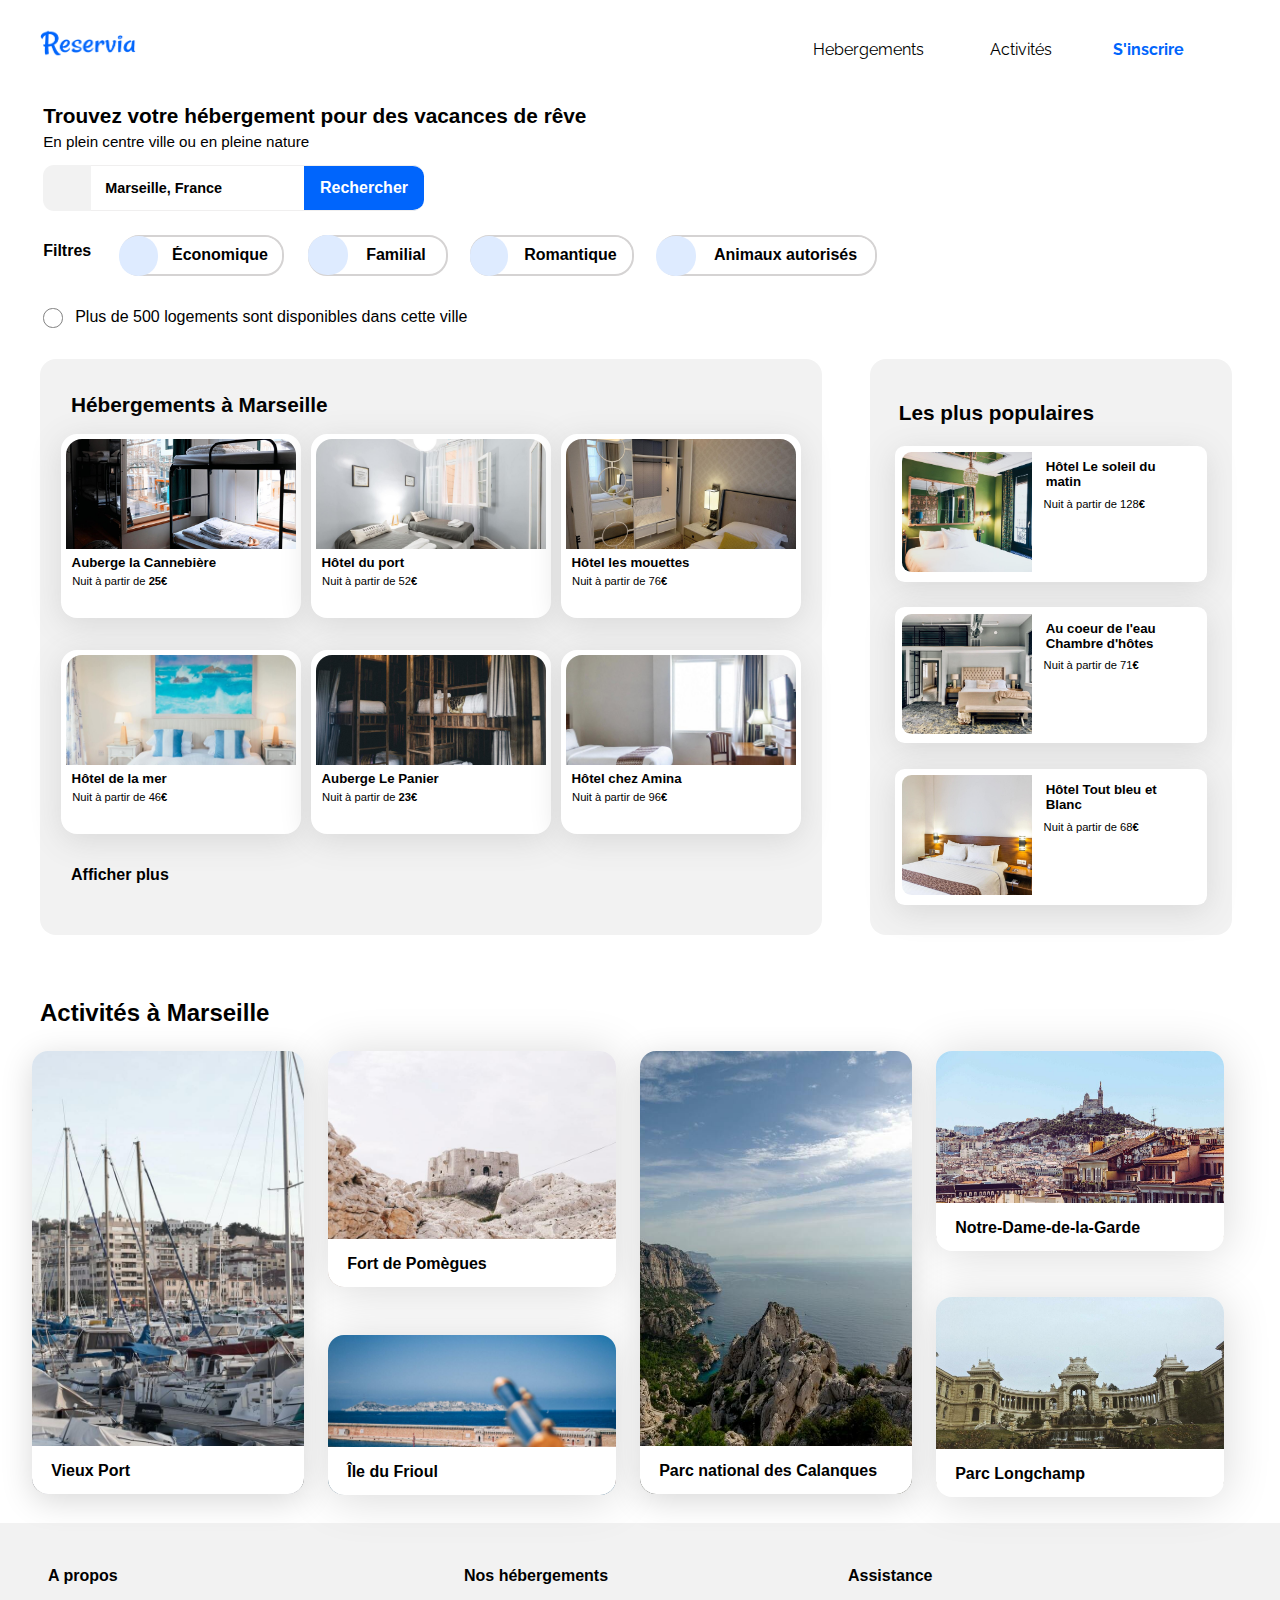
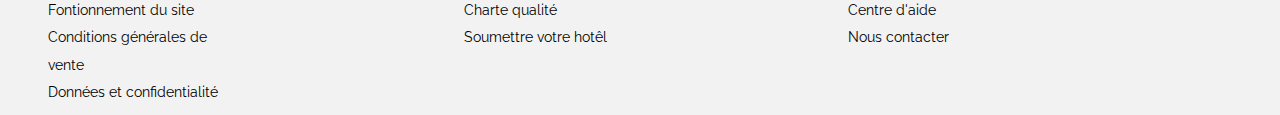
==== commit f9f29a2f: "modification" ====
--- a/index.html
+++ b/index.html
@@ -35,7 +35,7 @@
 			<div class="recherche_ville">	
 				<form class="search">
 					<div class="logo-position"><i class="fas fa-map-marker-alt"></i></div>
-					<input  type="text" placeholder="    Marseille, France" />
+					<input  type="text" placeholder="   Marseille, France" />
 					<input class="btn-recherche"   name="ville" type="submit" value="Rechercher" />
 					<div class="bouton"><button type="submit"><i class="fas fa-search"></i></button></div>	
 				</form>			
@@ -73,7 +73,7 @@
 			</div>
 			<div class="info_complementaire">
 				<div class="logo-info"><i class="fas fa-info"></i></div>
-				<p class="texte-info">Plus de 500 logements sont disponibles dans cette ville.</p>
+				<p class="texte-info">Plus de 500 logements sont disponibles dans cette ville</p>
 			</div>
 		</header>
 	
@@ -191,7 +191,7 @@
 								<!--Section des plus populaires-->
 
 			<aside class="populaire">
-				<p class="entete_populaire">Les plus populaires  <i class="fas fa-chart-line"></i></p>
+				<p class="entete_populaire">Les plus populaires <i class="fas fa-chart-line"></i></p>
 				<a href="">
 					<div class="element">
 						<img class="img_populaire" src="images/hebergements/3_medium/emile-guillemot-Bj_rcSC5XfE-unsplash.jpg" alt="photo"/>
@@ -298,7 +298,7 @@
 					</a>
 			</aside>
 
-			<aside class="box ">
+			<aside class="box">
 					<a href="">
 						<div class="element_5">
 							<img class="img_activites5" src="images/activites/3_medium/florian-wehde-xW9e8gdotxI-unsplash.jpg" alt="photo"/>
--- a/style.css
+++ b/style.css
@@ -1,13 +1,15 @@
 /* structure de page partie pc*/
 
     body{
-    width:100%; 
+        width:100%; 
+        margin:0em;
+        padding:0;
     }
 
     .logo{
-    width: 6em;
-    height: 2.4em;
-    margin:1em 0em 2em 1em;
+        width: 6em;
+        height: 2.4em;
+        margin:1em 0em 2em 1em;
     }
     
     nav {
@@ -17,7 +19,7 @@
 
     .inscription{
         float:right;  
-        margin:2em 6em 0em 1.2em;
+        margin:2em 6em 0em 2em;
         color:#0065FC;
         font-weight:bold;
     }
@@ -40,7 +42,7 @@
     }
 
     .position{
-        margin-left:1.2em;
+        margin-left:1.5em;
         margin-right:1.2em;
     }
 
@@ -111,15 +113,15 @@
     .search button {
         display:none;
         background:#0065FC;
-        width:3em;
-        height:3.2em;
+        width:3.8em;
+        height:4em;
         border-radius: 1em;
         border:0;
         outline:0;
     }
 
     .bouton .fas{
-        font-size:1em;
+        font-size:1.2em;
         color:white;
     }
         
@@ -135,618 +137,616 @@
         font-size:0.9em;
         height:2.9em;
         width:14.5em;
-        line-height:1.5em;
         font-weight: bold; 
     }
 
     input::placeholder{
         color:black;
     }
-    
-    
-/*====================== filtres======================*/
+    /*====================== filtres======================*/
     
  /*onglet*/
-    header{
-        width:100%;
-        margin-left:1.5em
-    }
-    
-    .filtre{
-        width:auto;
-        display:flex;
-        margin-top:1em;
-        margin-bottom:1em;
-    }
-
-    .texte{
-        font-weight: bold;
-        font-size:1em;
-        height:1.44em;
-    }
-
-    .texte1{
-        margin-top:0.4em;
-        margin-right:1.2em;
-    }
-    
-    .eco, .famillial, .romantique, .animaux {
-        display:flex;
-        height:2em;
-        margin-left:1.2em;
-    }
-    
-    .envoi{   
-        display:none;
-    }
+ header{
+    width:auto;
+    margin-top:0.5em;
+    margin-left:1.5em
+}
+.filtre{
+    width:80%;
+    display:flex;
+    margin-top:1em;
+    margin-bottom:1em;
+}
+
+.texte{
+    font-weight: bold;
+    font-size:1em;
+    height:1.44em;
+}
+
+.texte1{
+    margin-top:0.4em;
+    margin-right:1.2em;
+}
+
+.eco, .famillial, .romantique, .animaux {
+    display:flex;
+    height:2em;
+    margin-left:1.2em;
+}
+
+.envoi{   
+    display:none;
+}
+
+input:hover{
+    background-color:rgb(133, 129, 129);
+   
+}
+
+.eco input[type=text] ,.familial input[type=text],.romantique input[type=text],.animaux input[type=text]{
+    font-family:'Raleway Bold',arial ;
+    font-weight: bolder;
+    font-size: 1em;
+    outline:0;
+}
+
+/*Onglet economique*/
+
+.eco-family{
+    display:flex;
+}
+
+.eco {
+    width:10em;
+    height:2.3em;
+    border: solid 0.13em  rgb(213, 211, 211);
+    border-radius:1.2em;
+    margin-left:0.6em;
+    margin-right:0.3em;
+}
   
-    input:hover{
-        background-color:#999;
-        opacity:0.1;
-    }
-
-    .eco input[type=text] ,.familial input[type=text],.romantique input[type=text],.animaux input[type=text]{
-        font-family:'Raleway Bold',arial ;
-        font-weight: bolder;
-        font-size: 1em;
-        outline:0;
-    }
-    
-/*Onglet economique*/
-
-    .eco-family{
-        display:flex;
-    }
-
-    .eco {
-        width:10em;
-        height:2.3em;
-        border: solid 0.13em  rgb(213, 211, 211);
-        border-radius:1.2em;
-        margin-left:0.6em;
-        margin-right:0.3em;
-    }
+.logo-eco { 
+    background:#DEEBFF;
+    width:2.5em;
+    height:2.5em;
+    float:left;
+    margin-top:-0.1em;
+    margin-left:-0.2em;
+    border-radius: 1.2em; 
+}
+        
+.logo-eco .fas {
+    font-size:0.8em;
+    margin-left:0.8em;
+    margin-top:1em;       
+    color:#0065FC;        
+}
+
+.texte_eco {
+    width:7.5em;         
+    height:2.1em;
+    border-top-right-radius:1.2em;
+    border-bottom-right-radius:1.2em;
+    border:0;
+    text-align:center;
+}
+    
+/* Onglet famille*/
+
+.familial {
+    display:flex;
+    flex-wrap:wrap;
+    width:8.5em;
+    height:2.3em;
+    border: solid 0.13em  rgb(213, 211, 211);
+    border-radius:1.2em;
+    margin-left:1.2em;
+    margin-right:0.6em;
+}
+
+.logo-familial {    
+    background:#DEEBFF;
+    width:2.5em;
+    height:2.5em;
+    float:left;
+    margin-top:-0.13em;
+    margin-left:-0.15em;
+    border-radius:1.2em;
+    border-bottom-left-radius:1.2em;
+ }
+
+ .logo-familial .fas  {
+    font-size:1.05em;
+    margin-left:0.8em;
+    margin-top:0.6em;       
+    color:#0065FC;        
+}
+
+.texte_familial {  
+    width:5.8em;
+    height:2.1em;
+    border-top-right-radius:1.2em;
+    border-bottom-right-radius:1.2em;
+    border:0;
+    text-align:center;        
+} 
+
+
+/* Onglet Romantique*/
+       
+.romantique {
+    width:10em;
+    height:2.3em;
+    border: solid 0.13em  rgb(213, 211, 211);
+    border-radius:1.2em;
+    margin-left:0.8em;
+    margin-right:0.8em;
+    padding-left:0em;
+}
+       
+.logo-romantique {  
+    background:#DEEBFF;
+    width:2.5em;
+    height:2.5em;
+    margin-top:-0.1em;
+    margin-left:-0.15em;
+    border-radius:1.2em;
+    border-bottom-left-radius:1.2em;
+}
       
-    .logo-eco { 
-        background:#DEEBFF;
-        width:2.5em;
-        height:2.5em;
-        float:left;
-        margin-top:-0.1em;
-        margin-left:-0.2em;
-        border-radius: 1.2em; 
-    }
-            
-    .logo-eco .fas {
-        font-size:0.8em;
-        margin-left:0.8em;
-        margin-top:1em;       
-        color:#0065FC;        
-    }
-    
-    .texte_eco {
-        width:7.5em;         
-        height:2.1em;
-        border-top-right-radius:1.2em;
-        border-bottom-right-radius:1.2em;
-        border:0;
-        text-align:center;
-    }
-        
- /* Onglet famille*/
-    
-    .familial {
-        display:flex;
-        flex-wrap:wrap;
-        width:8.5em;
-        height:2.3em;
-        border: solid 0.13em  rgb(213, 211, 211);
-        border-radius:1.2em;
-        margin-left:1.2em;
-        margin-right:0.6em;
-    }
-    
-    .logo-familial {    
-        background:#DEEBFF;
-        width:2.5em;
-        height:2.5em;
-        float:left;
-        margin-top:-0.13em;
-        margin-left:-0.15em;
-        border-radius:1.2em;
-        border-bottom-left-radius:1.2em;
-     }
-    
-     .logo-familial .fas  {
-        font-size:1.05em;
-        margin-left:0.8em;
-        margin-top:0.6em;       
-        color:#0065FC;        
-    }
-    
-    .texte_familial {  
-        width:5.5em;
-        height:2.1em;
-        border-top-right-radius:1.2em;
-        border-bottom-right-radius:1.2em;
-        border:0;
-        text-align:center;        
-    } 
-  
-
-/* Onglet Romantique*/
-            
-    .romantique {
-        width:10em;
-        height:2.3em;
-        border: solid 0.13em  rgb(213, 211, 211);
-        border-radius:1.2em;
-        margin-left:0.8em;
-        margin-right:0.8em;
-        padding-left:0em;
-    }
-           
-    .logo-romantique {  
-        background:#DEEBFF;
-        width:2.5em;
-        height:2.5em;
-        margin-top:-0.1em;
-        margin-left:-0.15em;
-        border-radius:1.2em;
-        border-bottom-left-radius:1.2em;
-    }
-          
-    .logo-romantique .fas  {
-        font-size:1em;
-        margin-left:0.7em;
-        margin-top:0.7em;       
-        color:#0065FC;        
-    }
-         
-    .texte_romantique {
-        width:7.5em;
-        height:2.1em;
-        border-top-right-radius:1.2em;
-        border-bottom-right-radius:1.2em;
-        border:0;
-        text-align:center;
-    }
-    
+.logo-romantique .fas  {
+    font-size:1em;
+    margin-left:0.7em;
+    margin-top:0.7em;       
+    color:#0065FC;        
+}
+     
+.texte_romantique {
+    width:7.5em;
+    height:2.1em;
+    border-top-right-radius:1.2em;
+    border-bottom-right-radius:1.2em;
+    border:0;
+    text-align:center;
+}
+
 /* Onglet Animaux*/
-            
-    .animaux{
-        width:13.5em;
-        height:2.3em;
-        border: solid 0.13em  rgb(213, 211, 211);
-        border-radius:1.2em;
-        margin-left:0.6em;
-        margin-right:0.6em;
-     }
-    
-    .logo-animaux {
-        background:#DEEBFF;
-        width:2.5em;
-        height:2.5em;
-        margin-top:-0.1em;
-        margin-left:-0.15em;
-        border-radius:1.2em;
-        border-bottom-left-radius:1.2em;
-    }
-    
-    .logo-animaux .fas {  
-        font-size:1em;
-        margin-left:0.7em;
-        margin-top:0.5em;       
-        color:#0065FC;        
-    }
-    
-    .texte_animaux {
-        width:10.9em;
-        height:2.1em;
-        border-top-right-radius:1.2em;
-        border-bottom-right-radius:1.2em;
-        border:0;
-        text-align:center;
-    }
-
- /* barre info sur les disponibilitées*/
-
-    .logo-info{
-        border: solid 0.06em  grey;
-        width:1.1em;
-        height:1.1em;
-        border-radius:0.6em;
-        float:left;   
-    }
-
-    .info_complementaire {
-        display:flex;
-        flex-wrap:wrap;
-        position:relative;
-        margin-top:2em;
-        margin-bottom:2em;
-        width:100%;
-        height:1.2em;  
-    }
-         
-    .logo-info i {
-        position:absolute;
-        color: #0065FC;
-        font-size:0.6em;
-        margin-left:0.7em;
-        margin-top:0.4em;
-        vertical-align: super;        
-    }
-
-    .texte-info{
-        position:absolute;
-        margin-top:0em;
-        margin-left:2em;
-        font-size:1em;
-    }
+       
+.animaux{
+    width:13.5em;
+    height:2.3em;
+    border: solid 0.13em  rgb(213, 211, 211);
+    border-radius:1.2em;
+    margin-left:0.6em;
+    margin-right:0.6em;
+ }
+
+.logo-animaux {
+    background:#DEEBFF;
+    width:2.5em;
+    height:2.5em;
+    margin-top:-0.1em;
+    margin-left:-0.15em;
+    border-radius:1.2em;
+    border-bottom-left-radius:1.2em;
+}
+
+.logo-animaux .fas {  
+    font-size:1em;
+    margin-left:0.7em;
+    margin-top:0.5em;       
+    color:#0065FC;        
+}
+
+.texte_animaux {
+    width:10.9em;
+    height:2.1em;
+    border-top-right-radius:1.2em;
+    border-bottom-right-radius:1.2em;
+    border:0;
+    text-align:center;
+}
+
+/* barre info sur les disponibilitées*/
+
+.logo-info{
+    border: solid 0.06em  grey;
+    width:1.1em;
+    height:1.1em;
+    border-radius:0.6em;
+    float:left;   
+}
+
+.info_complementaire {
+    display:flex;
+    flex-wrap:wrap;
+    position:relative;
+    margin-top:2em;
+    margin-bottom:2em;
+    width:50%;
+    height:1.2em;  
+}
+     
+.logo-info i {
+    position:absolute;
+    color: #0065FC;
+    font-size:0.6em;
+    margin-left:0.7em;
+    margin-top:0.4em;
+    vertical-align: super;        
+}
+
+.texte-info{
+    position:absolute;
+    margin-top:0em;
+    margin-left:2em;
+    font-size:1em;
+}
 
 /*====================== zone hebergement======================*/
             
-    a {
-        text-decoration: none;  
-    }
-
-    #conteneur1 h5, #conteneur2 h5{
-        color:black;
-    }
-    
-    #conteneur1{
-        display:flex;
-        height:30em;
-        margin-left:2.5em;
-        margin-right:3em;
-        border-radius:1em;    
-    }    
-
-    .entete_hebergement{ 
-        width:96%;
-        font-weight:bold;
-        font-size:1.3em;
-    }
-
-    .pied_hebergement{  
-        width:96%;
-        font-weight:bold;
-        font-size:1em;
-        list-style-type: none;
-        margin-top:0em;
-    }
-    
-    .logement{
-        display:flex;
-        flex-wrap:wrap;
-        align-content:start;
-        justify-content:space-around;
-        background:#F2F2F2;
-        width:65%;
-        height:35em;
-        border-radius:1em;
-        margin-right:2em;
-        padding:1em 1em 0em 1em ;
-    }  
-    
-    .bloc{
-        background:white;
-        width:15em;
-        height:11.5em;
-        border-radius:1em;
-        margin-bottom:2em
-    } 
-
-    .bloc_image{
-        width:100%;
-    }
-    
-    .img_hebergement{
-        width:96%;
-        height:60%;
-        object-fit: cover;
-        margin-left:0.3em;
-        margin-top: 0.3em;
-        border-top-left-radius:1em;
-        border-top-right-radius:1em;    
-    }
-
-    .description{
-        margin-left:0;
-    }
-    
-    .description i{
-        width:0.7em; 
-        font-size:1em;
-        margin-left:0em;
-        color:#0065FC;
-        margin-right:0.2em;
-    }
-    
-    .description p{
-        line-height:1.5em;
-        font-size:0.7em;
-        margin:0em;
-        margin-left:1em;
-        margin-bottom:0.3em;
-    }
-
-    .bloc h5{
-        margin:0.5em 0em 0.5em 0.8em;
-        font-family: 'Raleway Bold',arial;
-        line-height: 0.5em;
-    }
-    
-   .satisfaction i:nth-child(5) {
-     color:#F2F2F2;
-    }
-
-    .satisfaction_1 i:nth-child(n+4){
-        color:#F2F2F2;
-    }
+a {
+    text-decoration: none;  
+}
+
+#conteneur1 h5, #conteneur2 h5{
+    color:black;
+}
+
+#conteneur1{
+    width:auto;
+    display:flex;
+    height:30em;
+    margin-left:2.5em;
+    margin-right:3em;
+    border-radius:1em;    
+}    
+
+.entete_hebergement{ 
+    width:96%;
+    font-weight:bold;
+    font-size:1.3em;
+}
+
+.pied_hebergement{  
+    width:96%;
+    font-weight:bold;
+    font-size:1em;
+    list-style-type: none;
+    margin-top:0em;
+}
+
+.logement{
+    display:flex;
+    flex-wrap:wrap;
+    align-content:start;
+    justify-content:space-around;
+    background:#F2F2F2;
+    width:65%;
+    height:35em;
+    border-radius:1em;
+    margin-right:3em;
+    padding:1em 1em 0em 1em ;
+}  
+
+.bloc{
+    background:white;
+    width:15em;
+    height:11.5em;
+    border-radius:1em;
+    margin-bottom:2em;
+    box-shadow: 0em 0.4em 2em rgb(216, 216, 216);
+} 
+
+
+ 
+.img_hebergement{
+    width:96%;
+    height:60%;
+    object-fit: cover;
+    margin-left:0.3em;
+    margin-top: 0.3em;
+    border-top-left-radius:1em;
+    border-top-right-radius:1em;    
+}
+
+.description{
+    margin-left:0;
+}
+
+.description i{
+    width:0.7em; 
+    font-size:1em;
+    margin-left:0em;
+    color:#0065FC;
+    margin-right:0.2em;
+}
+
+.description p{
+    line-height:1.5em;
+    font-size:0.7em;
+    margin:0em;
+    margin-left:1em;
+    margin-bottom:0.3em;
+}
+
+.bloc h5{
+    margin:0.5em 0em 0.5em 0.8em;
+    font-family: 'Raleway Bold',arial;
+    line-height: 0.5em;
+}
+
+.satisfaction i:nth-child(5) {
+ color:#F2F2F2;
+}
+
+.satisfaction_1 i:nth-child(n+4){
+    color:#F2F2F2;
+}
 
 /* zone populaire*/
-    
-
-    .populaire{
-        display:flex;
-        flex-direction:column;  
-        background:#F2F2F2;
-        width:30%;
-        height:36em;
-        border-radius:1em;
-        padding-left:0.5em;
-        padding-right:0.5em;
-    }
-    
-    .entete_populaire{
-        margin:2em 0em 1em 1.8em;
-        font-weight:bold;
-        font-size:1.3em;
-    }
-    
-    .entete_populaire i{
-        float:right;
-        margin-right:0.6em;
-    }
-    
-    .element {
-        display:flex;
-        background:white;
-        width:90%;
-        height:8.5em;
-        border-radius:0.6em;
-        margin:auto;  
-        margin-bottom:1.6em; 
-    } 
-    
-    .img_populaire{
-        width:42%;
-        height:7.5em;
-        object-fit: cover;
-        margin-left:0.4em;
-        margin-top:0.4em;
-        border-top-left-radius:0.6em ;
-        border-bottom-left-radius:0.6em; 
-    }
-
-   .element h5{
-       margin:1em 0em 0.5em 1em;
-       white-space: normal;
-   }
-
-   .element i {
-       margin-top:2em;
-   }
-    
+
+
+.populaire{
+    display:flex;
+    flex-direction:column;  
+    background:#F2F2F2;
+    width:30%;
+    height:36em;
+    border-radius:1em;
+    padding-left:0.5em;
+    padding-right:0.5em;
+}
+
+.entete_populaire{
+    margin:2em 0em 1em 1em;
+    font-weight:bold;
+    font-size:1.3em;
+}
+
+.entete_populaire i{
+    float:right;
+    margin-right:0.8em;
+}
+
+.element {
+    display:flex;
+    background:white;
+    width:90%;
+    height:8.5em;
+    border-radius:0.6em;
+    margin:auto;  
+    margin-bottom:1.6em; 
+    box-shadow: 0em 0.4em 2em rgb(216, 216, 216);
+} 
+
+.img_populaire{
+    width:42%;
+    height:7.5em;
+    object-fit: cover;
+    margin-left:0.4em;
+    margin-top:0.4em;
+    border-top-left-radius:0.6em ;
+    border-bottom-left-radius:0.6em; 
+}
+
+.element h5{
+   margin:1em 0em 0.5em 1em;
+   white-space: normal;
+}
+
+.element i {
+   margin-top:2em;
+}
+
 
 /*====================== zone activités ======================*/
 
-    #conteneur2{
-        display:flex;
-        justify-content: space-between;
-        height:27.7em;
-        margin:1em 2em 0em 0em;
-        padding:0em 1.5em 0em 1.5em;
-    }
-
-    .zone_activity{
-        width:100%;
-        height:1.2em;  
-        margin:10em 0em 2em 2.5em;  
-        position:relative;
-    }
-
-    .box{  
-        width:17em;
-        height:27.7em;
-        padding:0em;
-        margin-left: auto;
-        margin-right: auto;
-    }
-    
-    .element_1, .element_4{
-        width:17em;
-        background:white;
-        height:27.7em;
-        position:relative;
-        border-radius:1em;
-        box-shadow: 0em 0.4em 2em rgb(216, 216, 216); 
-        margin-left: auto;
-        margin-right: auto;
-    }  
-    
-    .img_activites{
-        width:100%;
-        height:100%;
-        object-fit: cover;
-        position:absolute;
-        border-radius:1em;
-        z-index:1;
-    }
-
-    .titre_activites{
-        background:white;
-        width:100%; 
-        height:3em;
-        position:absolute;
-        margin-top:24.7em; 
-        font-size:100%;
-        border-bottom-left-radius: 1em;
-        border-bottom-right-radius: 1em;
-        z-index:2;
-    }
-    
-    .element_2{
-        background:white;
-        height:14.8em;
-        position:relative;
-        border-radius:1em;
-        margin-bottom:3em; 
-        box-shadow: 0em 0.2em 3em rgb(216, 216, 216); 
-    }
-    
-    .img_activites2{
-        width:100%;
-        height: 100%;
-        object-fit: cover;
-        position:absolute;
-        border-radius:1em;
-        z-index:1;
-    }
-
-    .titre_activites2{
-        background:white;
-        width:100%; 
-        height:3em; 
-        font-size:100%;
-        position:absolute;
-        margin-top:11.8em; 
-        border-bottom-left-radius: 1em;
-        border-bottom-right-radius: 1em;
-        z-index:2;
-     }
-    
-    .element_3{
-        background:white;
-        border-radius:1em;
-        position:relative;
-        height:10em;
-        box-shadow: 0em 0.2em 3em rgb(216, 216, 216); 
-    }
-    
-    .img_activites3{
-        width:100%;
-        height: 100%;
-        object-fit: cover;
-        position:absolute;
-        border-radius:1em;
-        z-index:1;
-    }
+#conteneur2{
+    width:auto;
+    display:flex;
+    justify-content: space-between;
+    height:27.7em;
+    margin:1em 2em 0em 0em;
+    padding:0em 1.5em 0em 1.5em;
+}
+
+.zone_activity{
+    width:50%;
+    height:1.2em;  
+    margin:10em 0em 2em 2.5em;  
+    position:relative;
+}
+
+.box{  
+    width:18em;
+    height:27.7em;
+    padding:0em;
+    margin-left: 0;
+    margin-right: 0;
+}
+
+.element_1, .element_4{
+    width:17em;
+    height:27.7em;
+    position:relative;
+    border-radius:1em;
+    box-shadow: 0em 0.4em 2em rgb(216, 216, 216); 
+    margin-left: auto;
+    margin-right: auto;
+}  
+
+.img_activites{
+    width:100%;
+    height:100%;
+    object-fit: cover;
+    position:absolute;
+    border-radius:1em;
+    z-index:1;
+}
+
+.titre_activites{
+    background:white;
+    width:100%; 
+    height:3em;
+    position:absolute;
+    margin-top:24.7em; 
+    font-size:100%;
+    border-bottom-left-radius: 1em;
+    border-bottom-right-radius: 1em;
+    z-index:2;
+}
+
+.element_2{
+    height:14.8em;
+    position:relative;
+    border-radius:1em;
+    margin-bottom:3em; 
+    box-shadow: 0em 0.2em 3em rgb(216, 216, 216); 
+}
+
+.img_activites2{
+    width:100%;
+    height: 100%;
+    object-fit: cover;
+    position:absolute;
+    border-radius:1em;
+    z-index:1;
+}
+
+.titre_activites2{
+    background:white;
+    width:100%; 
+    height:3em; 
+    font-size:100%;
+    position:absolute;
+    margin-top:11.8em; 
+    border-bottom-left-radius: 1em;
+    border-bottom-right-radius: 1em;
+    z-index:2;
+ }
+
+.element_3{
+    border-radius:1em;
+    position:relative;
+    height:10em;
+    box-shadow: 0em 0.2em 3em rgb(216, 216, 216); 
+}
+
+.img_activites3{
+    width:100%;
+    height: 100%;
+    object-fit: cover;
+    position:absolute;
+    border-radius:1em;
+    z-index:1;
+}
+
+.titre_activites3{
+    width:100%; 
+    height:3em;
+    position:absolute;
+    margin-top:7em;  
+    font-size:100%;
+    background:white;
+    border-bottom-left-radius: 1em;
+    border-bottom-right-radius: 1em;
+    z-index:2;
+}
+
+.element_5, .element_6{
+    height:12.4em;
+    position:relative;
+    border-radius:1em;
+    margin-bottom:3em;  
+    box-shadow: 0em 0.2em 3em rgb(216, 216, 216); 
+}
+
+.img_activites5{
+    width:100%;
+    height:100%;
+    position:absolute;
+    margin:0em;
+    border-radius:1em;
+}
+
+.titre_activites5{
+    background:white;
+    width:100%; 
+    height:3em;
+    position:absolute;
+    margin-top:9.5em;  
+    font-size:100%;
+    border-bottom-left-radius: 1em;
+    border-bottom-right-radius: 1em;
+    z-index:2;
+}
    
-    .titre_activites3{
-        width:100%; 
-        height:3em;
-        position:absolute;
-        margin-top:7em;  
-        font-size:100%;
-        background:white;
-        border-bottom-left-radius: 1em;
-        border-bottom-right-radius: 1em;
-        z-index:2;
-    }
-
-    .element_5, .element_6{
-        height:12.4em;
-        position:relative;
-        border-radius:1em;
-        margin-bottom:3em;  
-        box-shadow: 0em 0.2em 3em rgb(216, 216, 216); 
-    }
-    
-    .img_activites5{
-        width:100%;
-        height:100%;
-        position:absolute;
-        margin:0em;
-        border-radius:1em;
-    }
-
-    .titre_activites5{
-        background:white;
-        width:100%; 
-        height:3em;
-        position:absolute;
-        margin-top:9.5em;  
-        font-size:100%;
-        border-bottom-left-radius: 1em;
-        border-bottom-right-radius: 1em;
-        z-index:2;
-    }
+.box h5{
+    margin-top:1em;
+    margin-left:1.2em;
+    font-size:1em;
+    font-family:'Raleway Bold', arial;
+}
+
+
+/*====================== pied de page ======================*/
+
+footer{
+    width:100%;
+    display:flex;
+    height:10em;
+    background:#F2F2F2;
+    margin-top:1.8em;
+    padding-top:2em;
+}
+
+.propos{
+    width:15%;
+    height:9em;
+    margin:0em 12em 0em 3em;
+    line-height: 0em;
+    text-align:left;
+}
+
+.nos_hebergements{ 
+    width:15%;
+    height:9em;
+    margin:0em 12em 0em 2em;
+    line-height: 0em;
+    text-align:left;
+}
+
+.assistance{
+    width:15%;
+    height:9em;
+    line-height: 0em;
+    text-align:left;
+}
+
+.propos a, .nos_hebergements a, .assistance a{
+    font-family:Raleway;
+    font-size: 0.85em;
+    list-style-type: none;
+    margin-bottom:1em;
+    line-height: 2em;
+}
+
+
        
-   .box h5{
-        margin-top:1em;
-        margin-left:1.2em;
-        font-size:1em;
-        font-family:'Raleway Bold', arial;
-    }
-    
-
-    /*====================== pied de page ======================*/
-
-    footer{
-        width:100%;
-        display:flex;
-        height:10em;
-        background:#F2F2F2;
-        margin-top:1.8em;
-        padding-top:2em;
-    }
-    
-    .propos{
-        width:15%;
-        height:9em;
-        margin:0em 12em 0em 3em;
-        line-height: 0em;
-        text-align:left;
-    }
-
-    .nos_hebergements{ 
-        width:15%;
-        height:9em;
-        margin:0em 10em 0em 2em;
-        line-height: 0em;
-        text-align:left;
-    }
-
-    .assistance{
-        width:15%;
-        height:9em;
-        line-height: 0em;
-        text-align:left;
-    }
-    
-    .propos a, .nos_hebergements a, .assistance a{
-        font-family:Raleway;
-        font-size: 0.85em;
-        list-style-type: none;
-        margin-bottom:1em;
-        line-height: 2em;
-    }
-
 
 /*====================== mode responsive ======================*/
 
-        /* mobile entre 320 et 600px soit 36em=600px*/
-        /* tablette entre 600 et 1024px soit 63em=1024*/
+        /* mobile entre 320 et 600px */
+        /* tablette entre 600 et 1024px */
         /* pc et autre au dela de 1024*/
  
-@media screen and (max-width:63em){
+@media screen and (max-width:599px){
 
     body{
-        margin-left:0em;
-        margin-right:0em;
+        width:auto;
+        margin:0em;
     }
   
 /*header*/  
@@ -754,22 +754,28 @@
     header{
         flex-direction:column;
         width:auto;
-        margin-left:1em;
-        margin-right:auto;
+        height:39em;
+        margin-left:auto;
+        margin-right:auto;  
     }
 
     .inscription{
         width:auto;
         margin-left:auto;
-        margin-right:1em;
+        margin-right:1.5em;
+    }
+
+    .logo{
+        margin-top:1em;
+        font-size:1em;
     }
 
 /*ancre*/
-    
+   
     nav{
         width:auto;
         flex-direction:column; 
-        margin:1.5em 0em 0em 0em;
+        margin:0em 0em 3em 0em;
         float:none;
         text-align: center;
     }
@@ -778,14 +784,14 @@
         width:auto;          
         flex-direction:column;
         margin: auto;
-        border-bottom: 2px solid #F2F2F2;
+        border-bottom: 0.2em solid #F2F2F2;
         padding:0em 2.8em 0.8em 2em;
     }
 
     nav a:hover{
         color:#0065FC;
         padding:0em 2.8em  0.8em 2em;
-        border-bottom:2px solid;
+        border-bottom:0.2em solid;
         border-top:none;
     }
 
@@ -804,10 +810,32 @@
 /* barre de recherche*/
 
     .search{
+        width:100%;
+        height:4em;
         margin-top:2em;
     }
 
+    .search input[type=text]{
+        width:65%;
+        font-size:1.1em;
+        padding:-0;
+    }
+
+         
+    .search .logo-position {
+        width:3em;
+        height:3.4em;
+     }
+    
+    .logo-position .fas  {
+        margin-left:1em;
+        margin-top:1.1em; 
+        font-size:1.1em; 
+     }
+
+    
     .search .btn-recherche{
+        width:100%;
         display:none;
     }
 
@@ -816,51 +844,114 @@
     }
 
     .titre h2{
-       line-height: 1em;
+       line-height: 1.4em;
     }
 
 /*filtre*/               
-            
+           
     .titre{
-        width:auto;
+        width:80%;
         margin-top:2em;
         text-align:left;
     }
 
+
     .filtre{ 
-        width:auto;              
+        width:auto;           
         display:flex;           
-        flex-direction:column;    
-        margin-left:0em;
-        margin-right:0em;       
+        flex-direction:column;  
+        margin-left:1em;  
     }
 
     .recherche_affinee{
+        width:100%;
         margin-left:0em;
         margin-right:0em;
      }
 
-   .eco-family, .romantique{
-        margin-bottom:0.8em;
-    }
-
-    .texte_familial {  
-        width:5em;
+    .eco-family, .romantique{   
+        margin-bottom:0.8em;  
+    }
+
+    .eco, .familial, .animaux{
+        height:3em;
+        border-radius:2em;
+    }
+    
+     .romantique{
+        height:3em;
+        border-radius:2em;
+        margin-left:0.5em;
+    }
+
+    .logo-eco, .logo-familial, .logo-romantique, .logo-animaux{
+        width:3em;
+        height:3em;
+        margin-left:0em;
+        border-radius:2em;
+    }
+
+    .logo-eco .fas,  .logo-romantique .fas,.logo-animaux .fas {
+        font-size:1.1em;
+        margin-left:0.8em;
+        margin-top:1em;               
+    }
+
+    .logo-familial .fas{
+        font-size:1.2em;
+        margin-left:0.9em;
+        margin-top:1em; 
+    }
+    .logo-familial {    
+        margin-top:0em;
+        margin-left:-0.15em; 
+     }
+  
+    .texte_romantique {
+        width:6.7em;         
+        height:2.8em;
+    }
+
+    .familial{
+        width:9em;
+        margin-left:0.5em;
+    }
+
+    .texte_eco{
+        width:6.4em;
+        height:2.8em;
+    }
+
+    .texte_familial {
+        width:5.5em;  
+        height:2.8em;       
+    }
+
+    .texte_animaux {
+        width:10.1em;  
+        height:2.8em;       
     }
 
     .texte{
         margin-bottom:1em;
+        margin-left:0.5em;
     }
   
     .info_complementaire{
-    margin-top:2em;
-    margin-left:0.5em;
-    font-size:1em;
-    }
+        width:auto;
+        margin-top:2em;
+        margin-left:1.5em;
+        font-size:1em;
+    }
+
+    ::placeholder{
+        font-size: 0.9em;
+        font-weight: bolder;
+    }
+  
 
 /* hebergement*/
-
-
+   
     #conteneur1{
         width:100%;
         margin-top:10em;
@@ -869,87 +960,482 @@
         margin-right:0em;
     }
 
-    .entete_hebergement, .pied_hebergement{  
-        margin-left:auto;
-        margin-right:auto;
-    }
-
     .pied_hebergement{
         margin-left:1.5em;
         margin-top:1.5em;
     }
 
+    .entete_populaire{
+        margin-left:0.5em;
+    }
+
     .populaire {      
         background:#F2F2F2;
-        width:21em;
-        height:38em;
+        width:auto;
         margin-left:auto;
         margin-right:auto;
-        margin-top:0em;   
-        border-radius:0em;         
+        margin-top:0em;
+        margin-bottom:1em;   
+        border-radius:0em;   
+        padding-bottom:2em; 
+        padding-top:0em;  
+    }
+
+    .element{
+        width:auto;
+        height:8.5em;
+        margin:0em 0.5em 0.8em 0.5em;
+        border-radius:1.5em;
+        box-shadow: 0.2em 0.2em 0.5em rgb(223, 223, 223); 
+    }
+
+    .img_populaire{
+        height:7.6em;
+        border-top-left-radius: 1.3em;
+        border-bottom-left-radius: 1.3em;
+    }
+   
+    .element p, .bloc p{
+        font-size:0.8em;
+        margin-left:1.2em;
+    }
+
+    .element h5, .bloc h5{
+        font-size:1em;
+    }
+
+    .element i{
+        margin-top:1em;
+        font-size:0.85em;
+    }
+
+    .entete_hebergement{
+        margin-left:1em;
     }
 
     .logement{
-        width:20em;
+        width:auto;
         height:0em;
-        background:white;
+        background:blue;
         margin-top:0em; 
         margin-left:auto;
-        margin-right:auto;  
+        margin-right:auto;
+        padding:0em; 
         border-radius:0em;  
     }
 
     .bloc{
-        width:100%;
-        height:11em;
+        width:auto;
+        height:12em;
         margin:0.6em 1em 0.2em 1em;
-        box-shadow: 0em 0.2em 3em rgb(216, 216, 216); 
-    }
-
+        box-shadow: 0em 0.2em 1em rgb(223, 223, 223); 
+    }
+
+    .bloc i{
+        margin-top:0em;
+        font-size:0.85em;
+    }
+
+    
 
 /*activites*/
 
     .zone_activity{
-        width:100%;
-        margin:80em 0em 1em 0em;
+        width:5em;
+        margin:86em 0em 2em 0em;
     }
 
     .entete_activites{
         width:12em;
-        margin-left:auto;
+        margin-left:1em;
         margin-right: auto;  
     }
 
     #conteneur2{
         width:100%;   
-        border-radius: 5em;
         display:flex;
         flex-direction: column;
         padding:0;
-        margin-left:auto;
-        margin-left:auto;
     }
     
     .box{
-        width:18em;
-        height:27.7em;
-        margin-left:auto;
-        margin-left:auto;
-    }
-    .element_1, .element_2 , .element_3, .element_4, .element_5, .element_6{
-        width:18em;
+        display:flex;
+        flex-direction: column;
+        width:auto;
+        height:auto;
+        margin-left:1em;
+        margin-right:1em;
+        padding:0em;
+    }
+
+    .element_1, .element_2, .element_4, .element_5, .element_6{
+        width:auto;
         height:12em;   
-        margin-top:1.2em;     
+        margin-bottom:1.5em;    
         margin-left: auto;
         margin-right:auto;
-    }
-
+        box-shadow: 0em 0.2em 1em rgb(223, 223, 223); 
+    }
+
+      .element_3{
+        width:auto;
+        height:12em;   
+        margin-bottom:1.5em;     
+        margin-left: auto;
+        margin-right:auto;
+    }
     .img_activites{
         width:100%;
         height:100%;
         border-top-left-radius: 0.6em;
         border-top-right-radius: 0.6em;    
     }
+    
+
+    .titre_activites, .titre_activites2, .titre_activites3, .titre_activites5{
+        margin-top:9em;
+    }
+    
+ /*pied de page*/
+
+    footer{
+        width:100%;
+        height:28em;
+        flex-direction:column;
+        margin-top:55em;
+        margin-left:auto; 
+        margin-right:auto;
+        border-radius:0em;   
+    }
+
+    .propos, .nos_hebergements, .assistance{
+        width:80%;
+        height:9em;
+        margin-bottom:2em;
+        margin-left:2em;
+    }  
+
+}
+
+@media screen and (min-width:600px) and (max-width:1050px){
+
+    body{  
+        width:auto;
+        margin:0em;
+    }
+  
+/*header*/  
+
+    header{
+        flex-direction:column;
+        width:auto;
+        margin-left:auto;
+        margin-right:auto; 
+    }
+
+    .inscription{
+        margin-right:25%;
+    }
+
+    .logo{
+        margin-top:1em;
+        font-size:1.2em;
+        margin-left:25%;
+    }
+
+/*ancre*/
+   
+    nav{
+        width:auto;
+        flex-direction:column; 
+        margin:0em 0em 3em 0em;
+        float:none;
+        text-align: center;
+    }
+
+    nav a {   
+        width:auto;          
+        flex-direction:column;
+        margin-top:20em;
+        border-bottom: 0.2em solid #F2F2F2;
+        padding:0em 2.8em 0.8em 2em;
+    }
+
+    nav a:hover{
+        color:#0065FC;
+        padding:0em 2.8em  0.8em 2em;
+        border-bottom:0.2em solid;
+        border-top:none;
+    }
+
+    .position{
+        width:auto;
+        margin-left:0em;
+        margin-right:0em;  
+    }
+
+    .position:hover{
+        width:auto;
+        margin-left:0em;
+        margin-right:0em;  
+    }
+
+    .titre, .recherche_affinee{
+        margin-left:auto;
+        margin-right:auto;
+    }
+
+/* barre de recherche*/
+
+    .search{
+        width:50%;
+        height:4em;
+        margin-top:2em;
+        margin:0em;
+        margin-left:auto;
+        margin-right:auto;
+    }
+    
+    .search .btn-recherche{
+        display:none;
+    }
+
+    .search button{
+        display:block;
+    }
+
+    .titre h2{
+       line-height: 1.4em;
+    }
+
+    .search input[type=text]{
+        width:65%;
+        font-size:1.1em;
+        padding:-0;
+    }
+
+         
+    .search .logo-position {
+        width:3em;
+        height:3.4em;
+     }
+    
+    .logo-position .fas  {
+        margin-left:1em;
+        margin-top:1.1em; 
+        font-size:1.1em; 
+     }
+
+
+/*filtre*/               
+         
+    .titre{
+        width:50%;
+        margin-top:2em;
+        text-align:left;
+    }
+
+    .filtre{ 
+        width:50%;  
+        display:flex;           
+        flex-direction:column;  
+        margin-left:auto;
+        margin-right:auto
+    }
+
+    .eco-family, .romantique{   
+        margin-bottom:0.8em;  
+    }
+
+    .eco, .familial, .animaux{
+        height:3em;
+        border-radius:2em;
+    }
+
+    .romantique{
+        height:3em;
+        border-radius:2em;
+        margin-left:0.5em;
+    }
+
+    .logo-eco, .logo-familial, .logo-romantique, .logo-animaux{
+        width:3em;
+        height:3em;
+        border-radius:2em;
+    }
+
+    .logo-eco .fas,  .logo-romantique .fas,.logo-animaux .fas {
+        font-size:1.1em;
+        margin-left:0.8em;
+        margin-top:1em;               
+    }
+
+    .logo-familial .fas{
+        font-size:1.2em;
+        margin-left:0.9em;
+        margin-top:1em; 
+    }
+    .logo-familial {    
+        margin-top:0em;
+        margin-left:-0.15em; 
+     }
+  
+    .texte_eco, .texte_romantique, .texte_animaux {
+        width:6.8em;         
+        height:2.8em;
+    }
+
+    .familial{
+        width:9em;
+        margin-left:0.5em;
+    }
+
+    .texte_familial {
+        width:4.5em;  
+        height:2.8em;       
+    }
+
+    .texte_animaux {
+        width:10.2em;  
+        height:2.8em;       
+    }
+
+    .texte{
+        margin-bottom:1em;
+        margin-left:0.5em;
+    }
+  
+    .info_complementaire{
+        margin-top:2em;
+        margin-left:auto;
+        margin-right:auto;
+        font-size:1em;
+    }
+
+    ::placeholder{
+        font-size: 0.9em;
+        font-weight: bolder;
+    }
+  
+
+/* hebergement*/
+
+    #conteneur1{
+        width:50%;
+        margin-top:8em;
+        flex-direction: column-reverse;  
+        margin-left:auto;  
+        margin-right:auto;
+    }
+
+    .entete_hebergement, .pied_hebergement{  
+        margin-left:auto;
+        margin-right:auto;
+    }
+
+    .pied_hebergement{
+        margin-left:1.5em;
+        margin-top:1.5em;
+    }
+
+    .populaire {      
+        background:#F2F2F2;
+        width:auto;
+        height:38em;
+        margin-left:auto;
+        margin-right:auto;
+        margin-top:0em;   
+        border-radius:0em;         
+    }
+
+    .element{
+        width:auto;
+        height:8em;
+        margin-left:0.5em;
+        margin-right:0.5em;
+        border-radius:1.5em;
+    }
+
+    .entete_populaire{
+        margin-left:0.5em;
+    }
+    
+    .img_populaire{
+        height:7.2em;
+        border-top-left-radius: 1.3em;
+        border-bottom-left-radius: 1.3em;
+    }
+   
+
+    .logement{
+        width:auto;
+        height:0em;
+        background:blue;
+        margin-top:0em; 
+        margin-left:auto;
+        margin-right:auto;
+        padding:0em; 
+        border-radius:0em;  
+    }
+
+    .bloc{
+        width:auto;
+        height:12em;
+        margin:0.6em 1em 0.2em 1em;
+        box-shadow: 0em 0.2em 3em rgb(216, 216, 216); 
+    }
+
+
+/*activites*/
+
+    .zone_activity{
+        width:50%;
+        margin:86em 0em 1em 0em;
+        margin-left:auto;
+        margin-right:auto;
+    }
+
+    .entete_activites{
+        width:12em;
+        margin-left:1em;
+        margin-right: auto; 
+
+    }
+
+    #conteneur2{
+        width:50%;   
+        display:flex;
+        flex-direction: column;
+        padding:0;
+        margin-left:auto;
+        margin-right:auto;
+    }
+    
+    .box{
+        display:flex;
+        flex-direction: column;
+        width:auto;
+        height:auto;
+        margin-left:1em;
+        margin-right:1em;
+        padding:0em;
+    }
+
+    .element_1, .element_2 , .element_3, .element_4, .element_5, .element_6{
+        width:auto;
+        height:12em;  
+        margin-bottom:1em; 
+        margin-top:1.2em;     
+        margin-left: auto;
+        margin-right:auto;
+    }
+
+    .img_activites{
+        width:100%;
+        height:100%;
+        border-top-left-radius: 0.6em;
+        border-top-right-radius: 0.6em;    
+    }
 
     .titre_activites, .titre_activites2, .titre_activites3, .titre_activites5{
         margin-top:9em;
@@ -964,25 +1450,35 @@
 
 
     footer{
-        width:22em;
+        width:50%;
         height:28em;
         flex-direction:column;
-        margin-top:57em;
+        margin-top:60em;
         margin-left:auto; 
         margin-right:auto;
         border-radius:0em;   
     }
 
     .propos, .nos_hebergements, .assistance{
-        width:18em;
+        width:80%;
+        height:9em;
         margin-bottom:2em;
-        margin-left:3em;
-    }    
-}
-        
-
-
-
-
-
-
+        margin-left:2em;
+    } 
+    
+}
+@media screen and (min-width:680px) and (max-width:1050px){
+    
+    .texte_familial {
+        width:5em;  
+        height:2.8em;       
+    }
+}
+@media screen and (min-width:700px) and (max-width:1050px){
+    
+    .texte_familial {
+        width:5.8em;  
+        height:2.8em;       
+    }
+}
+  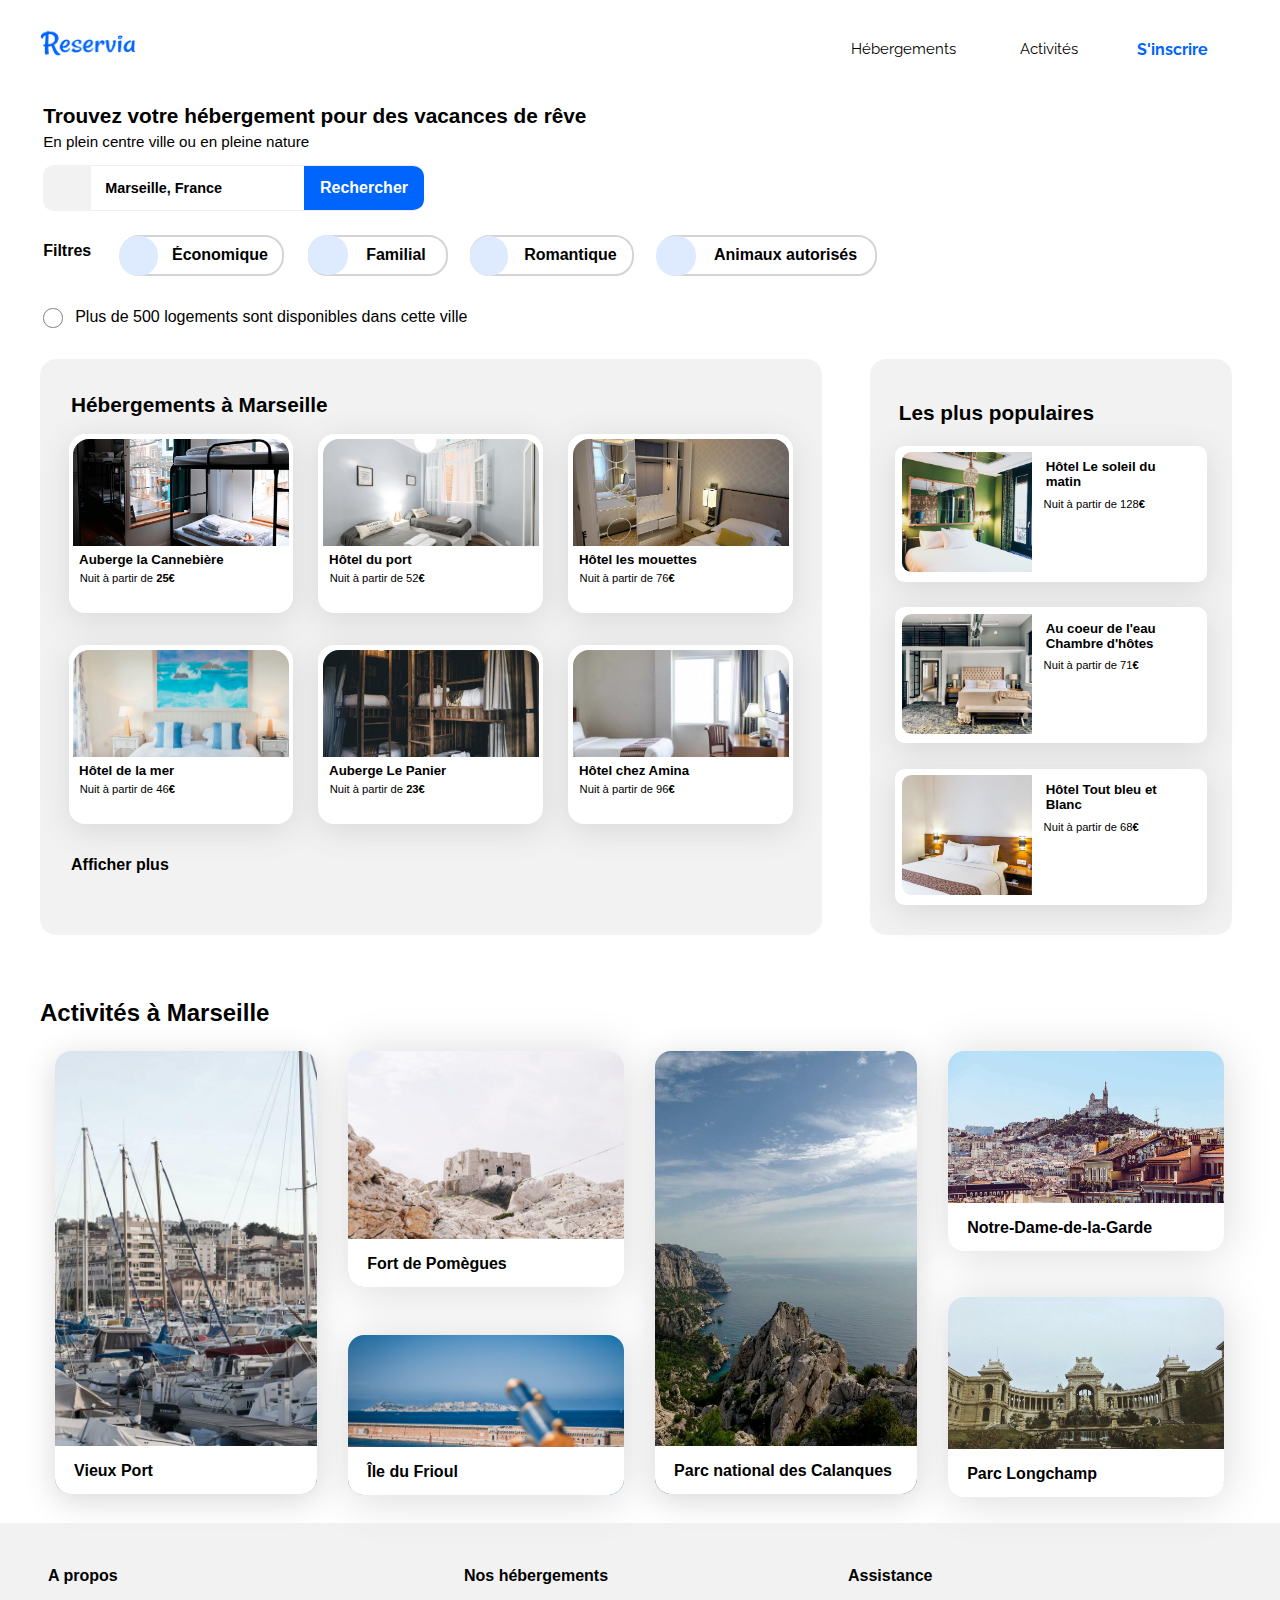
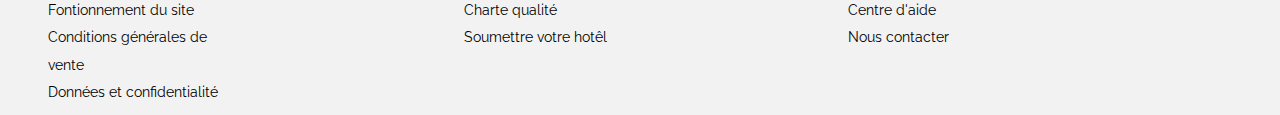
==== commit 5e52df21: "modification responsive" ====
--- a/index.html
+++ b/index.html
@@ -19,7 +19,7 @@
 			<a href ="" class="inscription">S'inscrire</a>
 			
 			<nav>								
-				<a href ="#conteneur1" class="position">Hebergements</a>
+				<a href ="#conteneur1" class="position">Hébergements</a>
 				<a href ="#conteneur2" class="position">Activités</a>						
 			</nav>
 
--- a/style.css
+++ b/style.css
@@ -19,7 +19,7 @@
 
     .inscription{
         float:right;  
-        margin:2em 6em 0em 2em;
+        margin:2em 4.5em 0em 2em;
         color:#0065FC;
         font-weight:bold;
     }
@@ -42,6 +42,7 @@
     }
 
     .position{
+        font-size:0.95em;
         margin-left:1.5em;
         margin-right:1.2em;
     }
@@ -432,8 +433,8 @@
 
 .bloc{
     background:white;
-    width:15em;
-    height:11.5em;
+    width:30%;
+    height:32%;
     border-radius:1em;
     margin-bottom:2em;
     box-shadow: 0em 0.4em 2em rgb(216, 216, 216);
@@ -563,12 +564,12 @@
     width:18em;
     height:27.7em;
     padding:0em;
-    margin-left: 0;
-    margin-right: 0;
+    margin-left:1.5em;
+   
 }
 
 .element_1, .element_4{
-    width:17em;
+    width:95%;
     height:27.7em;
     position:relative;
     border-radius:1em;
@@ -738,10 +739,6 @@
 
 /*====================== mode responsive ======================*/
 
-        /* mobile entre 320 et 600px */
-        /* tablette entre 600 et 1024px */
-        /* pc et autre au dela de 1024*/
- 
 @media screen and (max-width:599px){
 
     body{
@@ -891,17 +888,24 @@
         border-radius:2em;
     }
 
-    .logo-eco .fas,  .logo-romantique .fas,.logo-animaux .fas {
+    .logo-eco .fas, .logo-animaux .fas {
         font-size:1.1em;
         margin-left:0.8em;
-        margin-top:1em;               
+        margin-top:0.9em;               
     }
 
     .logo-familial .fas{
         font-size:1.2em;
         margin-left:0.9em;
-        margin-top:1em; 
-    }
+        margin-top:0.8em; 
+    }
+
+    .logo-romantique .fas{
+        font-size:1.2em;
+        margin-left:0.7em;
+        margin-top:0.9em; 
+    }
+
     .logo-familial {    
         margin-top:0em;
         margin-left:-0.15em; 
@@ -913,7 +917,7 @@
     }
 
     .familial{
-        width:9em;
+        width:7.8em;
         margin-left:0.5em;
     }
 
@@ -923,7 +927,7 @@
     }
 
     .texte_familial {
-        width:5.5em;  
+        width:4.5em;  
         height:2.8em;       
     }
 
@@ -945,7 +949,7 @@
     }
 
     ::placeholder{
-        font-size: 0.9em;
+        font-size: 0.8em;
         font-weight: bolder;
     }
   
@@ -1280,7 +1284,11 @@
         margin-left:-0.15em; 
      }
   
-    .texte_eco, .texte_romantique, .texte_animaux {
+    .texte_eco{
+        width:6.2em;         
+        height:2.8em;
+    }
+    .texte_romantique{
         width:6.8em;         
         height:2.8em;
     }
@@ -1291,7 +1299,7 @@
     }
 
     .texte_familial {
-        width:4.5em;  
+        width:5em;  
         height:2.8em;       
     }
 
@@ -1468,7 +1476,10 @@
     
 }
 @media screen and (min-width:680px) and (max-width:1050px){
-    
+    .texte_eco {
+        width:6.8em;  
+        height:2.8em;       
+    }
     .texte_familial {
         width:5em;  
         height:2.8em;       
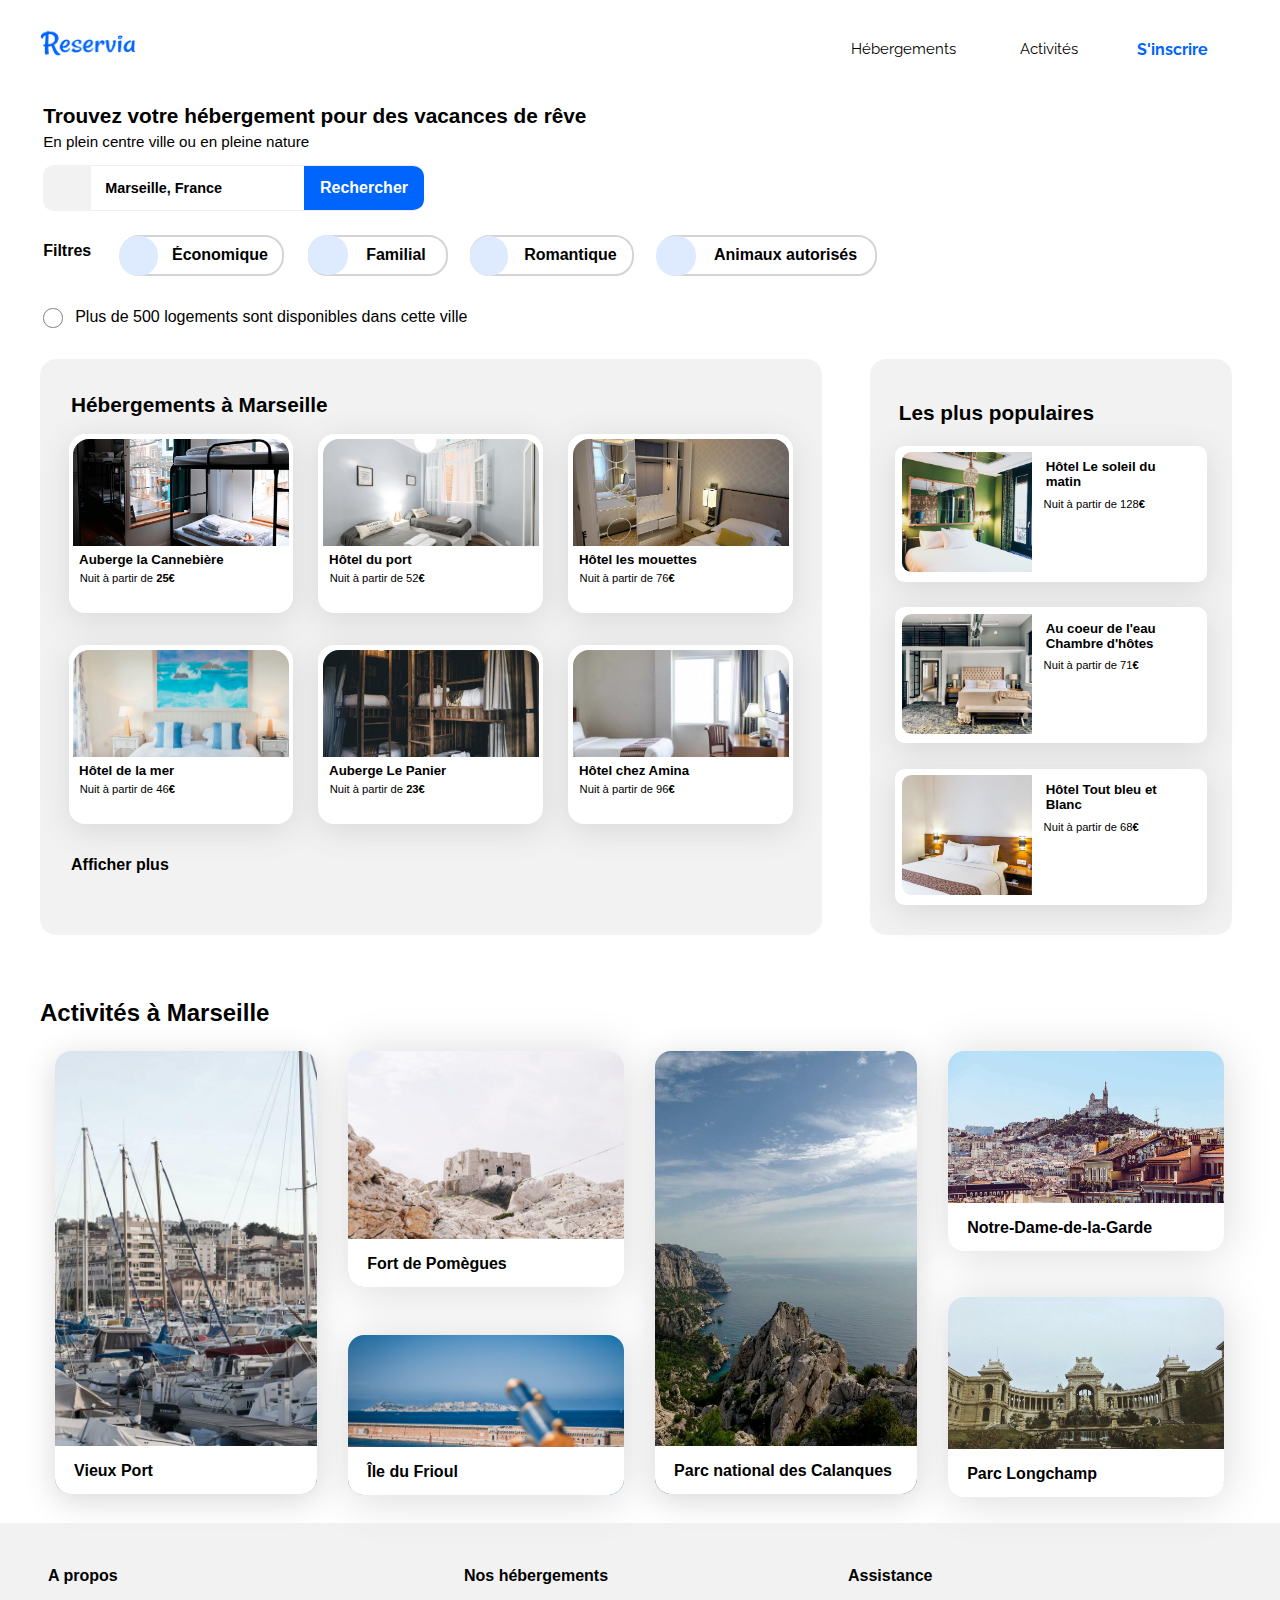
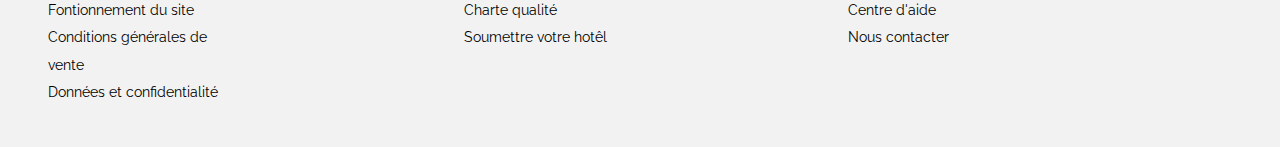
==== commit 3fdb8aac: "passage w3c" ====
--- a/index.html
+++ b/index.html
@@ -264,7 +264,6 @@
 							</div>
 						</div>
 					</a>
-				</div>
 			</aside>
 
 			<aside class="box">
@@ -309,7 +308,7 @@
 					</a>
 
 					<a href="">
-						<div class="element_5">
+						<div class="element_6">
 							<img class="img_activites5" src="images/activites/3_medium/lena-paulin-wH2-EJoDcV0-unsplash.jpg" alt="photo"/>
 							<div class="titre_activites5">
 								<h5>Parc Longchamp</h5>	
--- a/style.css
+++ b/style.css
@@ -697,7 +697,7 @@
 footer{
     width:100%;
     display:flex;
-    height:10em;
+    height:12em;
     background:#F2F2F2;
     margin-top:1.8em;
     padding-top:2em;
@@ -885,6 +885,7 @@
         width:3em;
         height:3em;
         margin-left:0em;
+        margin-top:0em;
         border-radius:2em;
     }
 
@@ -922,7 +923,7 @@
     }
 
     .texte_eco{
-        width:6.4em;
+        width:6.7em;
         height:2.8em;
     }
 
@@ -1020,7 +1021,6 @@
     .logement{
         width:auto;
         height:0em;
-        background:blue;
         margin-top:0em; 
         margin-left:auto;
         margin-right:auto;
@@ -1121,7 +1121,7 @@
 
 }
 
-@media screen and (min-width:600px) and (max-width:1050px){
+@media screen and (min-width:600px) and (max-width:760px){
 
     body{  
         width:auto;
@@ -1265,19 +1265,20 @@
     .logo-eco, .logo-familial, .logo-romantique, .logo-animaux{
         width:3em;
         height:3em;
+        margin-top:0em;
         border-radius:2em;
     }
 
     .logo-eco .fas,  .logo-romantique .fas,.logo-animaux .fas {
         font-size:1.1em;
         margin-left:0.8em;
-        margin-top:1em;               
+        margin-top:0.9em;               
     }
 
     .logo-familial .fas{
         font-size:1.2em;
         margin-left:0.9em;
-        margin-top:1em; 
+        margin-top:0.8em; 
     }
     .logo-familial {    
         margin-top:0em;
@@ -1456,7 +1457,6 @@
       
  /*pied de page*/
 
-
     footer{
         width:50%;
         height:28em;
@@ -1475,7 +1475,10 @@
     } 
     
 }
-@media screen and (min-width:680px) and (max-width:1050px){
+@media screen and (min-width:680px) and (max-width:700px){
+    
+    /*filtre*/
+
     .texte_eco {
         width:6.8em;  
         height:2.8em;       
@@ -1485,11 +1488,246 @@
         height:2.8em;       
     }
 }
-@media screen and (min-width:700px) and (max-width:1050px){
-    
+@media screen and (min-width:701px) and (max-width:760px){
+    
+    /*filtre*/ 
+
+    .texte_eco {
+        width:6.8em;  
+        height:2.8em;       
+    }
     .texte_familial {
-        width:5.8em;  
+        width:5.6em;  
         height:2.8em;       
     }
 }
+
+@media screen and (min-width:900px) and (max-width:1025px){
+    
+    /*section hebergement*/ 
+
+    .img_hebergement{
+        margin-left:0.2em;
+        margin-top:0.2em;
+    }
+
+    /*section activites*/ 
+
+    #conteneur2{
+        height:20em;   
+    }
+
+    .element_1, .element_4{
+        height:20em;
+    }
+    .box .element_4 h5{
+        margin-top:0.4em; 
+    }
+
+    .box .element_5 h5{
+        margin-left:0.5em; 
+        margin-top:0.8em
+    }
+  
+    .titre_activites{
+        margin-top:17em;
+    }
+   
+    .element_2{
+        height:10em;   
+    }
+
+    .titre_activites2{
+        margin-top:7em; 
+    }
+
+    .element_3{ 
+        height:7em;   
+    }
+
+    .titre_activites3{  
+        margin-top:4em;  
+    }
+
+    .element_5, .element_6{
+        height:8.5em;
+    }
+
+    
+    .titre_activites5{
+        margin-top:5.5em;    
+    }
+
+    .propos{
+        width:30%;
+        height:10em;
+        margin:0em 1em 0em 4em;
+        line-height: 0em;
+        text-align:left;
+    }
+    
+    .nos_hebergements{ 
+        width:20%;
+        height:9em;
+        margin:0em 8em 0em 2em;
+        line-height: 0em;
+        text-align:left;
+    }
+    
+    .assistance{
+        width:15%;
+        height:9em;
+        line-height: 0em;
+        text-align:left;
+    }
+}
+
+@media screen and (min-width:761px) and (max-width:899px){
+
+    
+    .info_complementaire{
+       width:60%;
+    }
+    
+    .texte{
+        display:none;
+    }
+
+    .recherche_affinee{
+        margin-left:0em;
+    }
+   
+    .eco-family{ 
+        width:auto;           
+        display:flex;           
+        flex-direction:column;  
+        margin-left:1em;  
+    }
+
+    .familial{
+        margin-top:0.8em;
+        margin-left:0.5em;
+    }
+
+    /*hebergement*/
+
+    #conteneur1{
+        width:100%;
+        flex-direction: column;  
+        margin-left:0em;  
+        margin-right:0em;
+    }
+
+    .logement{
+        width:auto;
+        margin:0 2em 2em 2em;
+    }
+
+    .populaire{
+        width:auto;
+        height:36em;
+        margin:0 2em 0 2em
+    }
+
+    .element {
+        width:60%;
+    } 
+
+    /*zone activites*/
+
+    .zone_activity{
+        margin-top:42em;
+    }
+
+    #conteneur2{
+        height:15em;   
+    }
+
+    .element_1, .element_4{
+        height:15em;
+    }
+
+    .titre_activites{
+        margin-top:17em;
+    }
+   
+    .element_2{
+        height:6em;   
+    }
+
+    .titre_activites{ 
+        height:2em;
+        margin-top:13em; 
+        z-index:2;
+    }
+
+    .element_1 h5, .element_2 h5{
+        font-size:0.8em;
+        margin-left:1em;
+        margin-top:0.8em;
+    }
+
+    .titre_activites2, .titre_activites3, .titre_activites5{ 
+        height:2em;
+        margin-top:4em; 
+        z-index:2;
+    }
+
+    .element_3 h5, .element_6 h5{
+        font-size:0.8em;
+        margin-left:1em;
+        margin-top:0.8em;
+    }
+
+    .element_4 h5{
+        font-size:0.8em;
+        margin-left:1em;
+        margin-top:0.2em;
+    }
+    
+    .element_5 h5{
+        font-size:0.8em;
+        margin-left:1em;
+        margin-top:0.2em;
+    }
+
+    .element_3{ 
+        height:6em;   
+    }
+
+    .element_5, .element_6{
+        height:6em;
+    }
+
+    /* pied de page*/
+
+    footer{
+        width:100%;
+        height:10em;
+    }
+
+    .propos{
+        width:30%;
+        height:10em;
+        margin:0em 1em 0em 3em;
+        line-height: 0em;
+        text-align:left;
+    }
+    
+    .nos_hebergements{ 
+        width:20%;
+        height:9em;
+        margin:0em 8em 0em 2em;
+        line-height: 0em;
+        text-align:left;
+    }
+    
+    .assistance{
+        width:15%;
+        height:9em;
+        line-height: 0em;
+        text-align:left;
+    }
+    
+}
   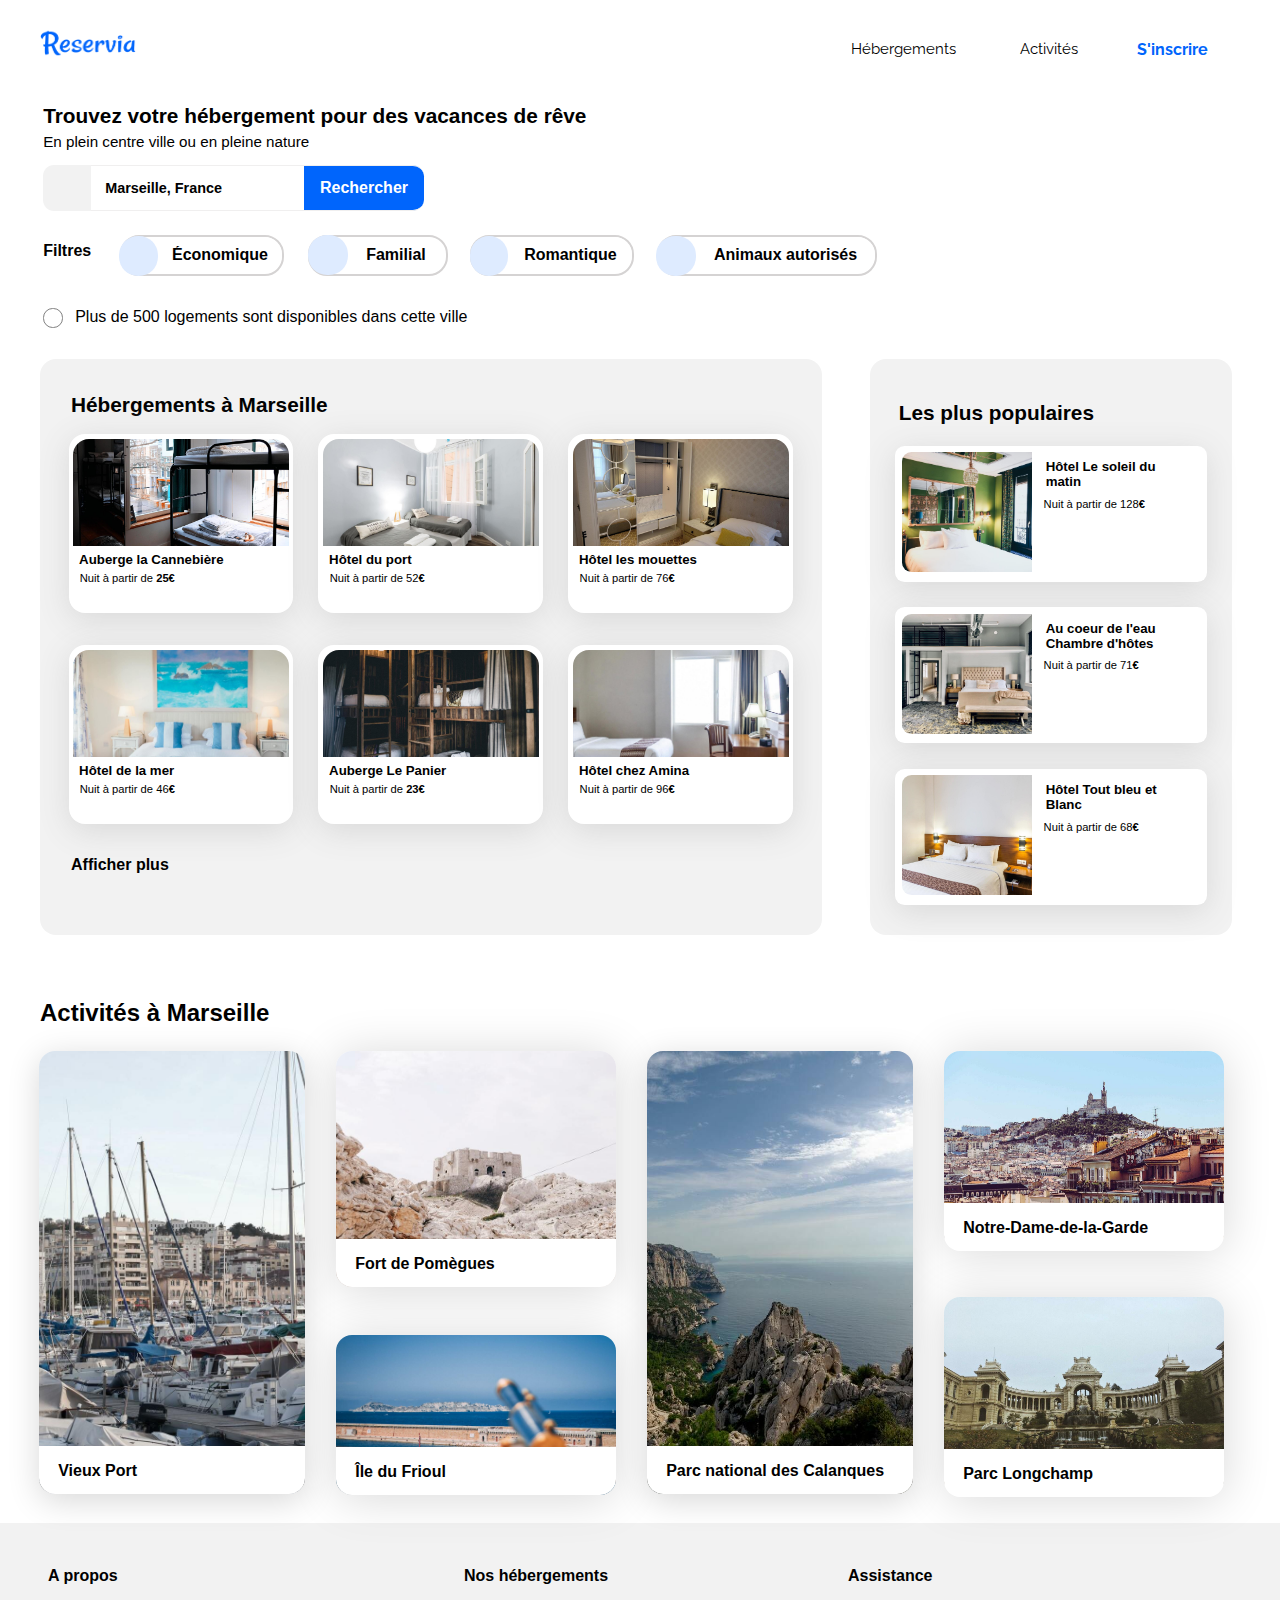
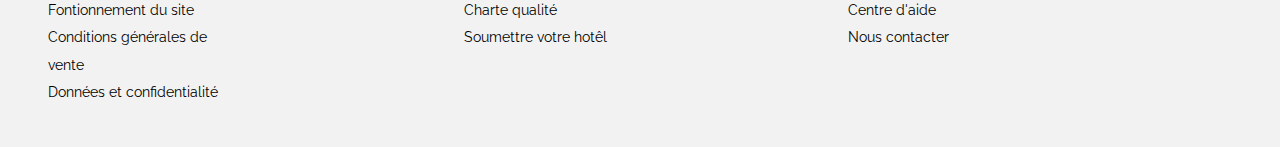
==== commit 6e0e7291: "modification marge" ====
--- a/index.html
+++ b/index.html
@@ -81,109 +81,108 @@
 
 		<section id="conteneur1">
 			<aside class="logement">
-				<h2 class="entete_hebergement">Hébergements à Marseille</h2>
-					<div class="bloc">
-						<a href="">
-							<img  class="img_hebergement" src="images/hebergements/3_medium/marcus-loke-WQJvWU_HZFo-unsplash.jpg" alt="photo"/>				
-							<div class="description">
-								<h5>Auberge la Cannebière</h5>
-								<p>Nuit à partir de <strong>25€</strong></p>
-								<p class="satisfaction">									
-									<i class="fas fa-star"></i>
-									<i class="fas fa-star"></i>
-									<i class="fas fa-star"></i>
-									<i class="fas fa-star"></i>							
-									<i class="fas fa-star"></i>	
-								</p>
-							</div>
-						</a>
-					</div>
-					
-					<div class="bloc">
-						<a href="">
-							<img class="img_hebergement" src="images/hebergements/3_medium/fred-kleber-gTbaxaVLvsg-unsplash.jpg" alt="photo"/>
-							<div class="description">
-								<h5>Hôtel du port</h5>
-								<p>Nuit à partir de 52<strong>€</strong></p>
-								<p>
-									<i class="fas fa-star"></i>
-									<i class="fas fa-star"></i>
-									<i class="fas fa-star"></i>
-									<i class="fas fa-star"></i>
-									<i class="fas fa-star"></i>
-								</p>
-							</div>
-						</a>
-					</div>
-								
-					<div class="bloc">
-						<a href="">
-							<img class="img_hebergement" src="images/hebergements/3_medium/reisetopia-B8WIgxA_PFU-unsplash.jpg" alt="photo"/>
-							<div class="description">
-								<h5>Hôtel les mouettes</h5>
-								<p>Nuit à partir de 76<strong>€</strong></p>
-								<p class="satisfaction">
-									<i class="fas fa-star"></i>
-									<i class="fas fa-star"></i>
-									<i class="fas fa-star"></i>
-									<i class="fas fa-star"></i>
-									<i class="fas fa-star"></i>
-								</p>
-							</div>
-						</a>
-					</div>
-
-					<div class="bloc">
-						<a href="">
-							<img class="img_hebergement" src="images/hebergements/3_medium/annie-spratt-Eg1qcIitAuA-unsplash.jpg" alt="photo"/>
-							<div class="description">
-								<h5>Hôtel de la mer</h5>
-								<p>Nuit à partir de 46<strong>€</strong></p>
-								<p class="satisfaction_1">
-									<i class="fas fa-star"></i>
-									<i class="fas fa-star"></i>
-									<i class="fas fa-star"></i>
-									<i class="fas fa-star"></i>
-									<i class="fas fa-star"></i>
-								</p>
-							</div>
-						</a>
-					</div>
-
-					<div class="bloc">
-						<a href="">
-							<img class="img_hebergement" src="images/hebergements/3_medium/nicate-lee-kT-ZyaiwBe0-unsplash.jpg" alt="photo"/>
-							<div class="description">
-								<h5>Auberge Le Panier</h5>
-								<p>Nuit à partir de <strong>23€</strong></p>
-								<p class="satisfaction">
-									<i class="fas fa-star"></i>
-									<i class="fas fa-star"></i>
-									<i class="fas fa-star"></i>
-									<i class="fas fa-star"></i>
-									<i class="fas fa-star"></i>
-								</p>
-							</div>
-						</a>
-					</div>
-
-					<div class="bloc">
-						<a href="">
-							<img class="img_hebergement" src="images/hebergements/3_medium/febrian-zakaria-M6S1WvfW68A-unsplash.jpg" alt="photo"/>
-							<div class="description">
-								<h5>Hôtel chez Amina</h5>
-								<p>Nuit à partir de 96<strong>€</strong></p>
-								<p>
-									<i class="fas fa-star"></i>
-									<i class="fas fa-star"></i>
-									<i class="fas fa-star"></i>
-									<i class="fas fa-star"></i>
-									<i class="fas fa-star"></i>
-								</p>
-							</div>
-						</a>
-					</div>
-
+			<h2 class="entete_hebergement">Hébergements à Marseille</h2>
+				<div class="bloc">
+					<a href="">
+						<img  class="img_hebergement" src="images/hebergements/3_medium/marcus-loke-WQJvWU_HZFo-unsplash.jpg" alt="photo"/>				
+						<div class="description">
+							<h5>Auberge la Cannebière</h5>
+							<p>Nuit à partir de <strong>25€</strong></p>
+							<p class="satisfaction">									
+								<i class="fas fa-star"></i>
+								<i class="fas fa-star"></i>
+								<i class="fas fa-star"></i>
+								<i class="fas fa-star"></i>							
+								<i class="fas fa-star"></i>	
+							</p>
+						</div>
+					</a>
+				</div>
+				
+				<div class="bloc">
+					<a href="">
+						<img class="img_hebergement" src="images/hebergements/3_medium/fred-kleber-gTbaxaVLvsg-unsplash.jpg" alt="photo"/>
+						<div class="description">
+							<h5>Hôtel du port</h5>
+							<p>Nuit à partir de 52<strong>€</strong></p>
+							<p>
+								<i class="fas fa-star"></i>
+								<i class="fas fa-star"></i>
+								<i class="fas fa-star"></i>
+								<i class="fas fa-star"></i>
+								<i class="fas fa-star"></i>
+							</p>
+						</div>
+					</a>
+				</div>
+							
+				<div class="bloc">
+					<a href="">
+						<img class="img_hebergement" src="images/hebergements/3_medium/reisetopia-B8WIgxA_PFU-unsplash.jpg" alt="photo"/>
+						<div class="description">
+							<h5>Hôtel les mouettes</h5>
+							<p>Nuit à partir de 76<strong>€</strong></p>
+							<p class="satisfaction">
+								<i class="fas fa-star"></i>
+								<i class="fas fa-star"></i>
+								<i class="fas fa-star"></i>
+								<i class="fas fa-star"></i>
+								<i class="fas fa-star"></i>
+							</p>
+						</div>
+					</a>
+				</div>
+
+				<div class="bloc">
+					<a href="">
+						<img class="img_hebergement" src="images/hebergements/3_medium/annie-spratt-Eg1qcIitAuA-unsplash.jpg" alt="photo"/>
+						<div class="description">
+							<h5>Hôtel de la mer</h5>
+							<p>Nuit à partir de 46<strong>€</strong></p>
+							<p class="satisfaction_1">
+								<i class="fas fa-star"></i>
+								<i class="fas fa-star"></i>
+								<i class="fas fa-star"></i>
+								<i class="fas fa-star"></i>
+								<i class="fas fa-star"></i>
+							</p>
+						</div>
+					</a>
+				</div>
+
+				<div class="bloc">
+					<a href="">
+						<img class="img_hebergement" src="images/hebergements/3_medium/nicate-lee-kT-ZyaiwBe0-unsplash.jpg" alt="photo"/>
+						<div class="description">
+							<h5>Auberge Le Panier</h5>
+							<p>Nuit à partir de <strong>23€</strong></p>
+							<p class="satisfaction">
+								<i class="fas fa-star"></i>
+								<i class="fas fa-star"></i>
+								<i class="fas fa-star"></i>
+								<i class="fas fa-star"></i>
+								<i class="fas fa-star"></i>
+							</p>
+						</div>
+					</a>
+				</div>
+
+				<div class="bloc">
+					<a href="">
+						<img class="img_hebergement" src="images/hebergements/3_medium/febrian-zakaria-M6S1WvfW68A-unsplash.jpg" alt="photo"/>
+						<div class="description">
+							<h5>Hôtel chez Amina</h5>
+							<p>Nuit à partir de 96<strong>€</strong></p>
+							<p>
+								<i class="fas fa-star"></i>
+								<i class="fas fa-star"></i>
+								<i class="fas fa-star"></i>
+								<i class="fas fa-star"></i>
+								<i class="fas fa-star"></i>
+							</p>
+						</div>
+					</a>
+				</div>
 				<a href="" class="pied_hebergement">Afficher plus</a>
 			</aside>
 					
@@ -254,47 +253,45 @@
 			<h2 class="entete_activites">Activités à Marseille</h2>
 		</div>	
 		<section id="conteneur2">
-			<aside class="box ">			
-				
-					<a href="">
-						<div class="element_1">
-							<img class="img_activites" src="images/activites/3_medium/reno-laithienne-QUgJhdY5Fyk-unsplash.jpg" alt="photo"/>
-							<div class="titre_activites">
-								<h5>Vieux Port</h5>	
-							</div>
-						</div>
-					</a>
+			<aside class="box_1 ">						
+				<a href="">
+					<div class="element_1">
+						<img class="img_activites" src="images/activites/3_medium/reno-laithienne-QUgJhdY5Fyk-unsplash.jpg" alt="photo"/>
+						<div class="titre_activites">
+							<h5>Vieux Port</h5>	
+						</div>
+					</div>
+				</a>
+			</aside>
+
+			<aside class="box">		
+				<a href="">
+					<div class="element_2">
+						<img class="img_activites" src="images/activites/3_medium/paul-hermann-QFTrLdQIRhI-unsplash.jpg" alt="photo"/>
+						<div class="titre_activites2">
+							<h5>Fort de Pomègues</h5>	
+						</div>
+					</div>
+				</a>
+				<a href="">
+					<div class="element_3">
+						<img class="img_activites" src="images/activites/3_medium/kevin-hikari-rV_Qd1l-VXg-unsplash.jpg" alt="photo"/>
+						<div class="titre_activites3">
+							<h5>Île du Frioul</h5>	
+						</div>
+					</div>	
+				</a>
 			</aside>
 
 			<aside class="box">
-				
-					<a href="">
-						<div class="element_2">
-							<img class="img_activites" src="images/activites/3_medium/paul-hermann-QFTrLdQIRhI-unsplash.jpg" alt="photo"/>
-							<div class="titre_activites2">
-								<h5>Fort de Pomègues</h5>	
-							</div>
-						</div>
-					</a>
-					<a href="">
-						<div class="element_3">
-							<img class="img_activites" src="images/activites/3_medium/kevin-hikari-rV_Qd1l-VXg-unsplash.jpg" alt="photo"/>
-							<div class="titre_activites3">
-								<h5>Île du Frioul</h5>	
-							</div>
-						</div>	
-					</a>
-			</aside>
-
-			<aside class="box">
-					<a href="">
-						<div class="element_4">
-							<img class="img_activites" src="images/activites/3_medium/kilyan-sockalingum-NR8-cBCN3aI-unsplash.jpg" alt="photo"/>
-							<div class="titre_activites">
-								<h5>Parc national des Calanques</h5>	
-							</div>
-						</div>
-					</a>
+				<a href="">
+					<div class="element_4">
+						<img class="img_activites" src="images/activites/3_medium/kilyan-sockalingum-NR8-cBCN3aI-unsplash.jpg" alt="photo"/>
+						<div class="titre_activites">
+							<h5>Parc national des Calanques</h5>	
+						</div>
+					</div>
+				</a>
 			</aside>
 
 			<aside class="box">
--- a/style.css
+++ b/style.css
@@ -1,157 +1,159 @@
 /* structure de page partie pc*/
 
-    body{
-        width:100%; 
-        margin:0em;
-        padding:0;
-    }
-
-    .logo{
-        width: 6em;
-        height: 2.4em;
-        margin:1em 0em 2em 1em;
-    }
-    
-    nav {
-        float:right;
-        margin-top:2em; 
-    }
-
-    .inscription{
-        float:right;  
-        margin:2em 4.5em 0em 2em;
-        color:#0065FC;
-        font-weight:bold;
-    }
+body{
+    width:100%; 
+    margin:0em;
+    padding:0;
+}
+
+.logo{
+    width: 6em;
+    height: 2.4em;
+    margin:1em 0em 2em 1em;
+}
+
+nav {
+    float:right;
+    margin-top:2em; 
+}
+
+.inscription{
+    float:right;  
+    margin:2em 4.5em 0em 2em;
+    color:#0065FC;
+    font-weight:bold;
+}
 
 /*ancre*/
 
-    nav a{
-        margin-top:0em;
-        padding: 0em 0.6em 0em 0.6em;
-        color:black;
-        font-size:1em;  
-    }
-
-    nav a:hover{
-        color:#0065FC;
-        padding:2.3em 0.6em  0em 0.6em;
-        margin-right:1.2em;
-        border-top:2px solid;
-        font-weight: bold;
-    }
-
-    .position{
-        font-size:0.95em;
-        margin-left:1.5em;
-        margin-right:1.2em;
-    }
-
-    .titre, .recherche_ville,  .recherche_affinee, .info_complementaire{
-        margin-left:1.2em;
-    }
+nav a{
+    margin-top:0em;
+    padding: 0em 0.6em 0em 0.6em;
+    color:black;
+    font-size:1em;  
+}
+
+nav a:hover{
+    color:#0065FC;
+    padding:2.3em 0.6em  0em 0.6em;
+    margin-right:1.2em;
+    border-top:2px solid;
+    font-weight: bold;
+}
+
+.position{
+    font-size:0.95em;
+    margin-left:1.5em;
+    margin-right:1.2em;
+}
+
+.titre, .recherche_ville,  .recherche_affinee, .info_complementaire{
+    margin-left:1.2em;
+}
 
 /*police de caractère*/ 
 
-    p,li,h2, h4,h5, .pied_hebergement{
-        font-family: 'Raleway Bold',arial;
-        color:black;
-    }
-
-    a{
-        font-family:'Raleway';
-        color:black;
-    }
-    
-
-    .titre h2{
-        font-size:1.3em;
-       line-height: 0em;
-    }
-    .titre p, .texte-info{
-        font-size:0.95em;
-    }
+p,li,h2, h4,h5, .pied_hebergement{
+    font-family: 'Raleway Bold',arial;
+    color:black;
+}
+
+a{
+    font-family:'Raleway';
+    color:black;
+}
+
+.titre h2{
+    font-size:1.3em;
+    line-height: 0em;
+}
+
+.titre p, .texte-info{
+    font-size:0.95em;
+}
 
  /* BARRE DE RECHERCHE POSITION*/
         
-    .search { 
-        width:28em;
-        height:2.9em;
-        margin-bottom:1.5em;
-     }
-        
-    .search .logo-position {
-        display:block;
-        background:#F2F2F2;
-        width:3em;
-        height:2.9em;
-        float:left;
-        border-top-left-radius: 0.7em;
-        border-bottom-left-radius: 0.7em;
-     }
-    
-    .logo-position .fas  {
-        margin-left: 1.2em;
-        margin-top:1em; 
-        font-size:0.95em; 
-     }
-
-    .search .btn-recherche {   
-        display:block;
-        background:#0065FC;
-        font-size:1em;
-        font-weight: bold;
-        width:7.5em;
-        height:2.9em;
-        border-top-right-radius: 0.7em;
-        border-bottom-right-radius: 0.7em;
-    }
-
-    .btn-recherche{
-        color:white;  
-    }
-
-    .search button {
-        display:none;
-        background:#0065FC;
-        width:3.8em;
-        height:4em;
-        border-radius: 1em;
-        border:0;
-        outline:0;
-    }
-
-    .bouton .fas{
-        font-size:1.2em;
-        color:white;
-    }
-        
-    .search input {  
-        outline:0;
-        border:0;
-        border-top:0.1px solid rgb(240, 239, 239);
-        border-bottom:0.1px solid rgb(240, 239, 239);
-     }
-        
-    .search input[type=text] {
-        float:left;
-        font-size:0.9em;
-        height:2.9em;
-        width:14.5em;
-        font-weight: bold; 
-    }
-
-    input::placeholder{
-        color:black;
-    }
-    /*====================== filtres======================*/
-    
- /*onglet*/
- header{
+.search { 
+    width:28em;
+    height:2.9em;
+    margin-bottom:1.5em;
+}
+    
+.search .logo-position {
+    display:block;
+    background:#F2F2F2;
+    width:3em;
+    height:2.9em;
+    float:left;
+    border-top-left-radius: 0.7em;
+    border-bottom-left-radius: 0.7em;
+}
+
+.logo-position .fas  {
+    margin-left: 1.2em;
+    margin-top:1em; 
+    font-size:0.95em; 
+}
+
+.search .btn-recherche {   
+    display:block;
+    background:#0065FC;
+    font-size:1em;
+    font-weight: bold;
+    width:7.5em;
+    height:2.9em;
+    border-top-right-radius: 0.7em;
+    border-bottom-right-radius: 0.7em;
+}
+
+.btn-recherche{
+    color:white;  
+}
+
+.search button {
+    display:none;
+    background:#0065FC;
+    width:3.8em;
+    height:4em;
+    border-radius: 1em;
+    border:0;
+    outline:0;
+}
+
+.bouton .fas{
+    font-size:1.2em;
+    color:white;
+}
+    
+.search input {  
+    outline:0;
+    border:0;
+    border-top:0.1px solid rgb(240, 239, 239);
+    border-bottom:0.1px solid rgb(240, 239, 239);
+}
+    
+.search input[type=text] {
+    float:left;
+    font-size:0.9em;
+    height:2.9em;
+    width:14.5em;
+    font-weight: bold; 
+}
+
+input::placeholder{
+    color:black;
+}
+/*====================== filtres======================*/
+    
+/*onglet*/
+
+header{
     width:auto;
     margin-top:0.5em;
     margin-left:1.5em
 }
+
 .filtre{
     width:80%;
     display:flex;
@@ -440,8 +442,6 @@
     box-shadow: 0em 0.4em 2em rgb(216, 216, 216);
 } 
 
-
- 
 .img_hebergement{
     width:96%;
     height:60%;
@@ -487,7 +487,6 @@
 }
 
 /* zone populaire*/
-
 
 .populaire{
     display:flex;
@@ -564,8 +563,14 @@
     width:18em;
     height:27.7em;
     padding:0em;
-    margin-left:1.5em;
-   
+    margin-left:1.5em;   
+}
+
+.box_1{  
+    width:18em;
+    height:27.7em;
+    padding:0em;
+    margin-left:0.5em;   
 }
 
 .element_1, .element_4{
@@ -684,7 +689,7 @@
     z-index:2;
 }
    
-.box h5{
+.box h5, .box_1 h5{
     margin-top:1em;
     margin-left:1.2em;
     font-size:1em;
@@ -851,7 +856,6 @@
         margin-top:2em;
         text-align:left;
     }
-
 
     .filtre{ 
         width:auto;           
@@ -1062,7 +1066,7 @@
         padding:0;
     }
     
-    .box{
+    .box, .box_1{
         display:flex;
         flex-direction: column;
         width:auto;
@@ -1217,12 +1221,11 @@
         font-size:1.1em;
         padding:-0;
     }
-
-         
+  
     .search .logo-position {
         width:3em;
         height:3.4em;
-     }
+    }
     
     .logo-position .fas  {
         margin-left:1em;
@@ -1280,10 +1283,11 @@
         margin-left:0.9em;
         margin-top:0.8em; 
     }
+
     .logo-familial {    
         margin-top:0em;
         margin-left:-0.15em; 
-     }
+    }
   
     .texte_eco{
         width:6.2em;         
@@ -1374,7 +1378,6 @@
         border-top-left-radius: 1.3em;
         border-bottom-left-radius: 1.3em;
     }
-   
 
     .logement{
         width:auto;
@@ -1420,7 +1423,7 @@
         margin-right:auto;
     }
     
-    .box{
+    .box,  .box_1{
         display:flex;
         flex-direction: column;
         width:auto;
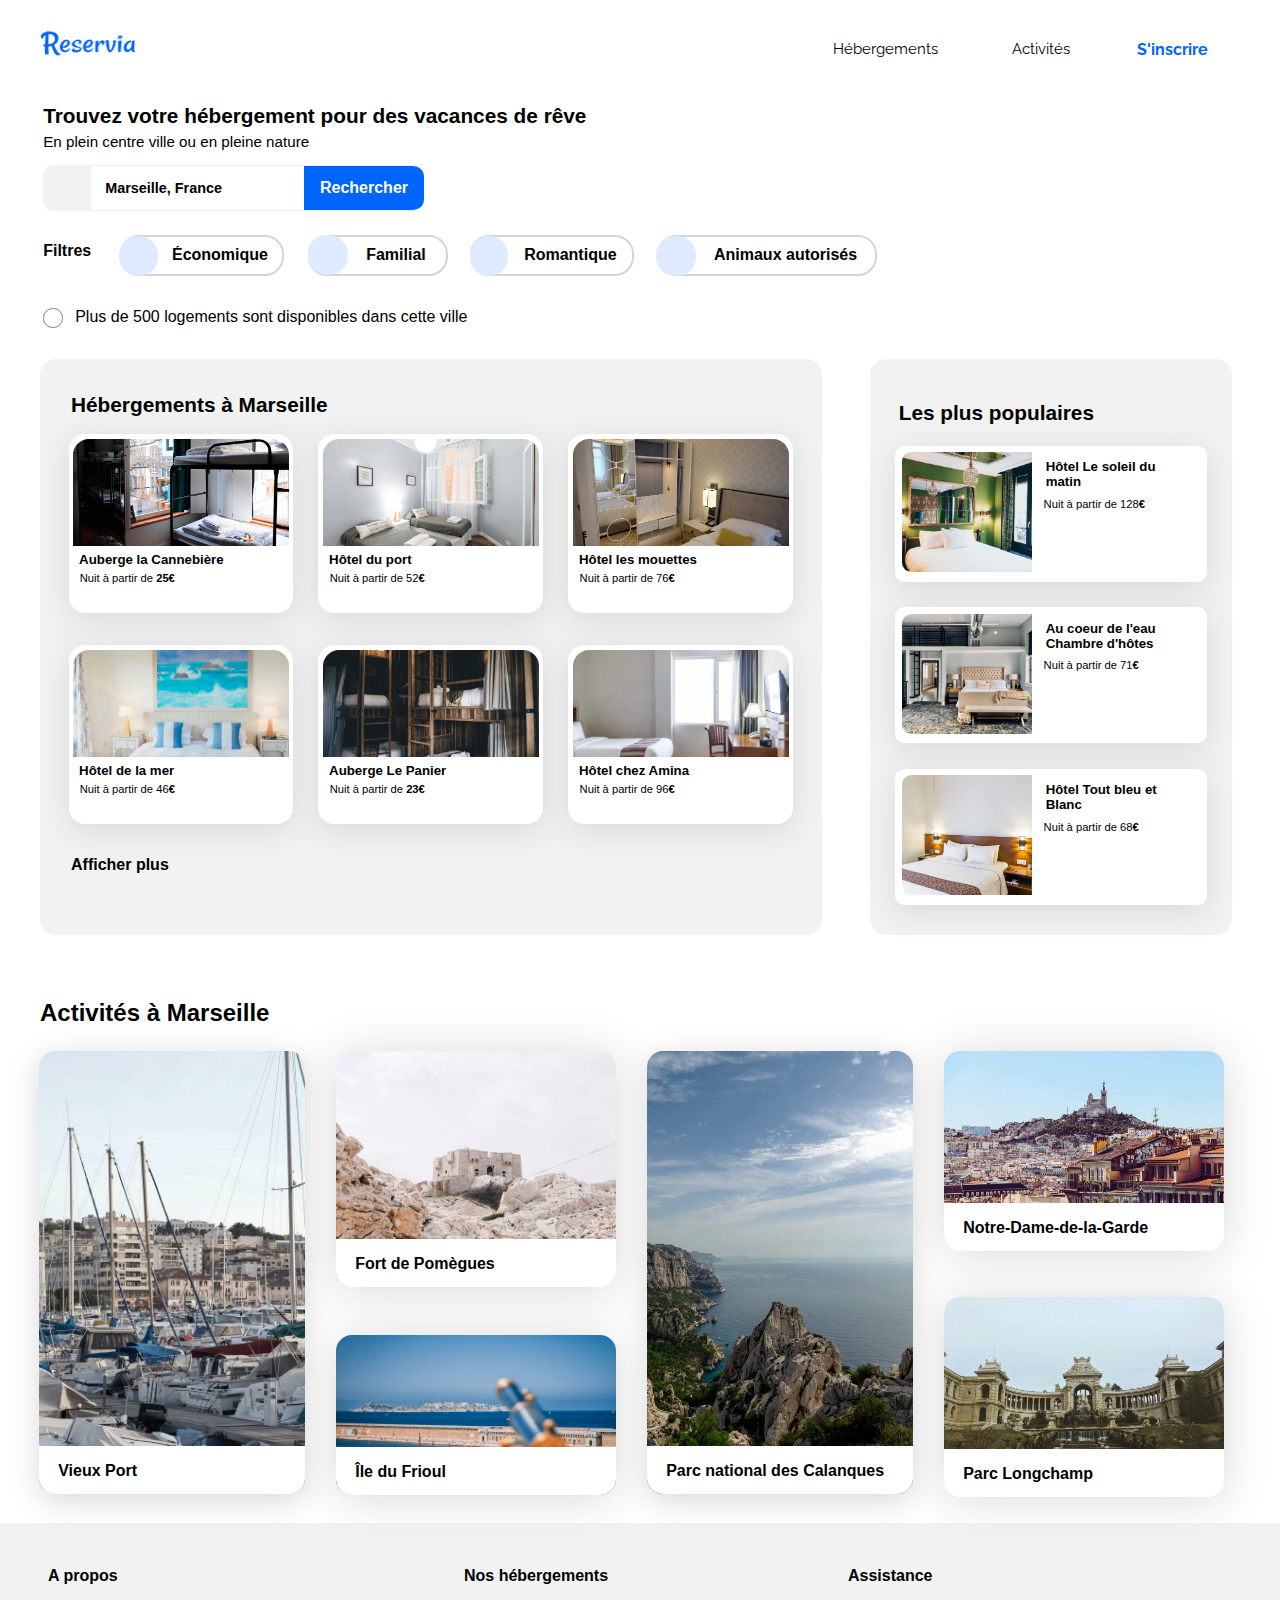
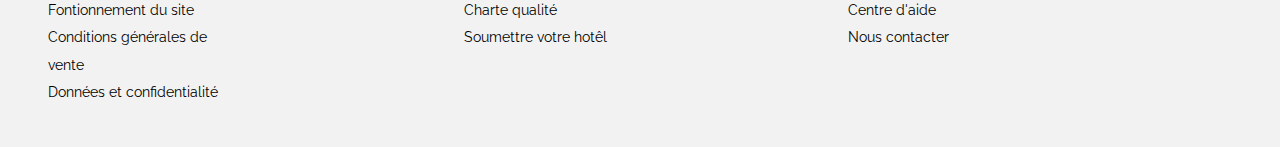
==== commit 647b1b01: "modification" ====
--- a/index.html
+++ b/index.html
@@ -84,7 +84,7 @@
 			<h2 class="entete_hebergement">Hébergements à Marseille</h2>
 				<div class="bloc">
 					<a href="">
-						<img  class="img_hebergement" src="images/hebergements/3_medium/marcus-loke-WQJvWU_HZFo-unsplash.jpg" alt="photo"/>				
+						<img  class="img_hebergement" src="images/hebergements/3_medium/marcus-loke-WQJvWU_HZFo-unsplash.jpg" alt="Auberge de la Cannebière"/>				
 						<div class="description">
 							<h5>Auberge la Cannebière</h5>
 							<p>Nuit à partir de <strong>25€</strong></p>
@@ -101,7 +101,7 @@
 				
 				<div class="bloc">
 					<a href="">
-						<img class="img_hebergement" src="images/hebergements/3_medium/fred-kleber-gTbaxaVLvsg-unsplash.jpg" alt="photo"/>
+						<img class="img_hebergement" src="images/hebergements/3_medium/fred-kleber-gTbaxaVLvsg-unsplash.jpg" alt="Hôtel du Port"/>
 						<div class="description">
 							<h5>Hôtel du port</h5>
 							<p>Nuit à partir de 52<strong>€</strong></p>
@@ -118,7 +118,7 @@
 							
 				<div class="bloc">
 					<a href="">
-						<img class="img_hebergement" src="images/hebergements/3_medium/reisetopia-B8WIgxA_PFU-unsplash.jpg" alt="photo"/>
+						<img class="img_hebergement" src="images/hebergements/3_medium/reisetopia-B8WIgxA_PFU-unsplash.jpg" alt="Hôtel les mouettes"/>
 						<div class="description">
 							<h5>Hôtel les mouettes</h5>
 							<p>Nuit à partir de 76<strong>€</strong></p>
@@ -135,7 +135,7 @@
 
 				<div class="bloc">
 					<a href="">
-						<img class="img_hebergement" src="images/hebergements/3_medium/annie-spratt-Eg1qcIitAuA-unsplash.jpg" alt="photo"/>
+						<img class="img_hebergement" src="images/hebergements/3_medium/annie-spratt-Eg1qcIitAuA-unsplash.jpg" alt="Hôtel de la mer"/>
 						<div class="description">
 							<h5>Hôtel de la mer</h5>
 							<p>Nuit à partir de 46<strong>€</strong></p>
@@ -152,7 +152,7 @@
 
 				<div class="bloc">
 					<a href="">
-						<img class="img_hebergement" src="images/hebergements/3_medium/nicate-lee-kT-ZyaiwBe0-unsplash.jpg" alt="photo"/>
+						<img class="img_hebergement" src="images/hebergements/3_medium/nicate-lee-kT-ZyaiwBe0-unsplash.jpg" alt="Auberge le Panier"/>
 						<div class="description">
 							<h5>Auberge Le Panier</h5>
 							<p>Nuit à partir de <strong>23€</strong></p>
@@ -169,7 +169,7 @@
 
 				<div class="bloc">
 					<a href="">
-						<img class="img_hebergement" src="images/hebergements/3_medium/febrian-zakaria-M6S1WvfW68A-unsplash.jpg" alt="photo"/>
+						<img class="img_hebergement" src="images/hebergements/3_medium/febrian-zakaria-M6S1WvfW68A-unsplash.jpg" alt="Hôtel chez Amina"/>
 						<div class="description">
 							<h5>Hôtel chez Amina</h5>
 							<p>Nuit à partir de 96<strong>€</strong></p>
@@ -193,7 +193,7 @@
 				<p class="entete_populaire">Les plus populaires <i class="fas fa-chart-line"></i></p>
 				<a href="">
 					<div class="element">
-						<img class="img_populaire" src="images/hebergements/3_medium/emile-guillemot-Bj_rcSC5XfE-unsplash.jpg" alt="photo"/>
+						<img class="img_populaire" src="images/hebergements/3_medium/emile-guillemot-Bj_rcSC5XfE-unsplash.jpg" alt="Hôtel Le soleil du matin"/>
 						<div class="description">
 							<h5>Hôtel Le soleil du <br> matin   </h5>
 							<p>Nuit à partir de 128<strong>€</strong></p>
@@ -211,7 +211,7 @@
 
 				<a href="">
 					<div class="element">						
-						<img class="img_populaire" src="images/hebergements/3_medium/aw-creative-VGs8z60yT2c-unsplash.jpg" alt="photo"/>
+						<img class="img_populaire" src="images/hebergements/3_medium/aw-creative-VGs8z60yT2c-unsplash.jpg" alt="Au coeur de l'eau chambre d'hôtes"/>
 						<div class="description">
 							<h5>Au coeur de l'eau Chambre d'hôtes</h5>
 							<p>Nuit à partir de 71<strong>€</strong></p>
@@ -229,7 +229,7 @@
 				
 				<a href="">
 					<div class="element">
-						<img class="img_populaire" src="images/hebergements/3_medium/febrian-zakaria-sjvU0THccQA-unsplash.jpg" alt="photo"/>
+						<img class="img_populaire" src="images/hebergements/3_medium/febrian-zakaria-sjvU0THccQA-unsplash.jpg" alt="Hôtel tout bleu et blanc"/>
 						<div class="description">
 							<h5>Hôtel Tout bleu et <br>Blanc</h5>
 							<p>Nuit à partir de 68<strong>€</strong></p>
@@ -256,7 +256,7 @@
 			<aside class="box_1 ">						
 				<a href="">
 					<div class="element_1">
-						<img class="img_activites" src="images/activites/3_medium/reno-laithienne-QUgJhdY5Fyk-unsplash.jpg" alt="photo"/>
+						<img class="img_activites" src="images/activites/3_medium/reno-laithienne-QUgJhdY5Fyk-unsplash.jpg" alt="Vieux Port"/>
 						<div class="titre_activites">
 							<h5>Vieux Port</h5>	
 						</div>
@@ -267,7 +267,7 @@
 			<aside class="box">		
 				<a href="">
 					<div class="element_2">
-						<img class="img_activites" src="images/activites/3_medium/paul-hermann-QFTrLdQIRhI-unsplash.jpg" alt="photo"/>
+						<img class="img_activites" src="images/activites/3_medium/paul-hermann-QFTrLdQIRhI-unsplash.jpg" alt="Fort de Pomègues"/>
 						<div class="titre_activites2">
 							<h5>Fort de Pomègues</h5>	
 						</div>
@@ -275,7 +275,7 @@
 				</a>
 				<a href="">
 					<div class="element_3">
-						<img class="img_activites" src="images/activites/3_medium/kevin-hikari-rV_Qd1l-VXg-unsplash.jpg" alt="photo"/>
+						<img class="img_activites" src="images/activites/3_medium/kevin-hikari-rV_Qd1l-VXg-unsplash.jpg" alt="Île du Frioul"/>
 						<div class="titre_activites3">
 							<h5>Île du Frioul</h5>	
 						</div>
@@ -286,7 +286,7 @@
 			<aside class="box">
 				<a href="">
 					<div class="element_4">
-						<img class="img_activites" src="images/activites/3_medium/kilyan-sockalingum-NR8-cBCN3aI-unsplash.jpg" alt="photo"/>
+						<img class="img_activites" src="images/activites/3_medium/kilyan-sockalingum-NR8-cBCN3aI-unsplash.jpg" alt="Pacr national des Calanques"/>
 						<div class="titre_activites">
 							<h5>Parc national des Calanques</h5>	
 						</div>
@@ -297,7 +297,7 @@
 			<aside class="box">
 					<a href="">
 						<div class="element_5">
-							<img class="img_activites5" src="images/activites/3_medium/florian-wehde-xW9e8gdotxI-unsplash.jpg" alt="photo"/>
+							<img class="img_activites5" src="images/activites/3_medium/florian-wehde-xW9e8gdotxI-unsplash.jpg" alt="Notre-Dame-de-la-garde"/>
 							<div class="titre_activites5">
 								<h5>Notre-Dame-de-la-Garde</h5>	
 							</div>
@@ -306,7 +306,7 @@
 
 					<a href="">
 						<div class="element_6">
-							<img class="img_activites5" src="images/activites/3_medium/lena-paulin-wH2-EJoDcV0-unsplash.jpg" alt="photo"/>
+							<img class="img_activites5" src="images/activites/3_medium/lena-paulin-wH2-EJoDcV0-unsplash.jpg" alt="Parc Longchamp"/>
 							<div class="titre_activites5">
 								<h5>Parc Longchamp</h5>	
 							</div>
--- a/style.css
+++ b/style.css
@@ -28,23 +28,22 @@
 
 nav a{
     margin-top:0em;
-    padding: 0em 0.6em 0em 0.6em;
+    padding: 0em 2.3em 0em 2.3em;
     color:black;
     font-size:1em;  
 }
 
 nav a:hover{
     color:#0065FC;
-    padding:2.3em 0.6em  0em 0.6em;
-    margin-right:1.2em;
+    padding:2.3em 2.3em  0em 2.3em;
+    margin-right:0em;
     border-top:2px solid;
     font-weight: bold;
 }
 
 .position{
     font-size:0.95em;
-    margin-left:1.5em;
-    margin-right:1.2em;
+  
 }
 
 .titre, .recherche_ville,  .recherche_affinee, .info_complementaire{
@@ -274,7 +273,6 @@
     border:0;
     text-align:center;        
 } 
-
 
 /* Onglet Romantique*/
        
@@ -744,7 +742,7 @@
 
 /*====================== mode responsive ======================*/
 
-@media screen and (max-width:599px){
+@media screen and (min-width:370px) and (max-width:599px){
 
     body{
         width:auto;
@@ -787,12 +785,12 @@
         flex-direction:column;
         margin: auto;
         border-bottom: 0.2em solid #F2F2F2;
-        padding:0em 2.8em 0.8em 2em;
+        padding:0em 2.9em 0.8em 3em;
     }
 
     nav a:hover{
         color:#0065FC;
-        padding:0em 2.8em  0.8em 2em;
+        padding:0em 2.9em  0.8em 3em;
         border-bottom:0.2em solid;
         border-top:none;
     }
@@ -879,7 +877,7 @@
         border-radius:2em;
     }
     
-     .romantique{
+    .romantique{
         height:3em;
         border-radius:2em;
         margin-left:0.5em;
@@ -1044,8 +1042,6 @@
         font-size:0.85em;
     }
 
-    
-
 /*activites*/
 
     .zone_activity{
@@ -1125,6 +1121,7 @@
 
 }
 
+
 @media screen and (min-width:600px) and (max-width:760px){
 
     body{  
